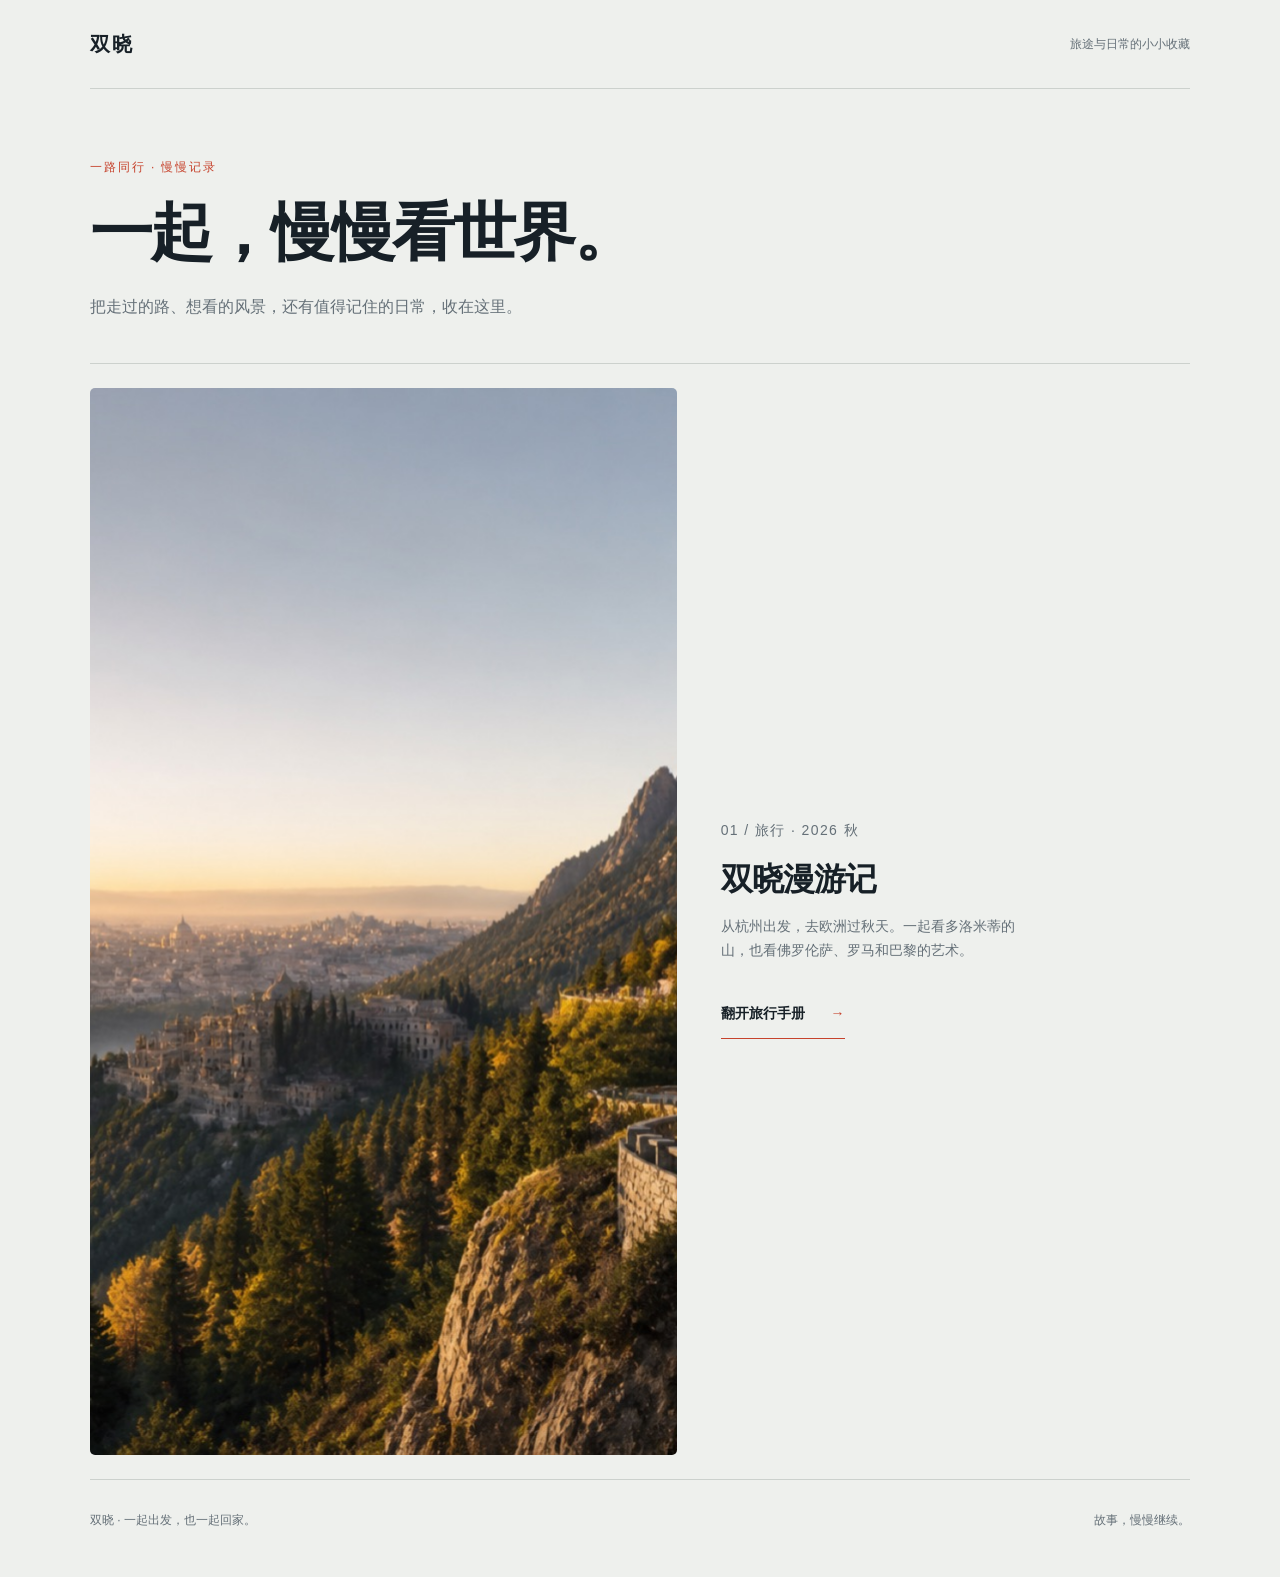
==== public/index.html @ ba60aff1 "feat: prepare isolated public travel site for Git import Intent: Keep shareable travel content in an" ====
<!doctype html>
<html lang="zh-CN">
<head>
  <meta charset="utf-8">
  <meta name="viewport" content="width=device-width, initial-scale=1">
  <meta name="description" content="双晓的小小收藏：一起旅行，也记录日常。">
  <title>双晓 · 一起，慢慢看世界</title>
  <style>
    :root{color-scheme:light;--bg:#eef0ed;--ink:#172027;--muted:#657078;--line:#ccd1cd;--accent:#c6422c}
    *{box-sizing:border-box}body{margin:0;background:var(--bg);color:var(--ink);font-family:-apple-system,BlinkMacSystemFont,"PingFang SC","Microsoft YaHei",sans-serif;line-height:1.7}a{color:inherit}a:focus-visible{outline:3px solid var(--accent);outline-offset:6px}.shell{width:min(1100px,calc(100% - 48px));margin:auto}.top{display:flex;justify-content:space-between;align-items:center;padding:27px 0;border-bottom:1px solid var(--line)}.brand{font-weight:750;text-decoration:none;font-size:20px;letter-spacing:.08em}.top span{font-size:12px;color:var(--muted)}.intro{padding:68px 0 43px}.eyebrow{color:var(--accent);font-size:12px;letter-spacing:.16em;margin:0 0 17px}h1{font-size:clamp(35px,5.4vw,63px);letter-spacing:-.04em;line-height:1.22;margin:0 0 22px;font-weight:720}.intro>p:last-child{color:var(--muted);margin:0;max-width:530px}.journey{display:grid;grid-template-columns:1.25fr 1fr;border-top:1px solid var(--line);border-bottom:1px solid var(--line);padding:24px 0;gap:44px;align-items:center}.photo{display:block;overflow:hidden;border-radius:5px}.photo img{display:block;width:100%;aspect-ratio:4/3;object-fit:cover}.chapter{font-size:12px;color:var(--muted);letter-spacing:.1em}.details h2{font-size:32px;letter-spacing:-.03em;line-height:1.25;margin:16px 0}.details p{color:var(--muted);font-size:14px;max-width:320px}.link{display:inline-block;padding:12px 0;margin-top:13px;font-size:14px;font-weight:650;text-decoration:none;border-bottom:1px solid var(--accent)}.link span{color:var(--accent);margin-left:22px}.link:hover{color:var(--accent)}footer{padding:30px 0 46px;display:flex;justify-content:space-between;gap:16px;font-size:12px;color:var(--muted)}@media(max-width:640px){.shell{width:calc(100% - 36px)}.top{padding:22px 0}.intro{padding:46px 0 32px}.journey{grid-template-columns:1fr;gap:18px}.photo img{aspect-ratio:3/2}.details h2{font-size:28px}.details p{max-width:none}.chapter{margin:0}footer{display:block}footer span{display:block;margin-top:6px}}
  </style>
</head>
<body>
  <div class="shell">
    <header class="top"><a class="brand" href="./" aria-label="双晓首页">双晓</a><span>旅途与日常的小小收藏</span></header>
    <main>
      <section class="intro" aria-labelledby="welcome"><p class="eyebrow">一路同行 · 慢慢记录</p><h1 id="welcome">一起，慢慢看世界。</h1><p>把走过的路、想看的风景，还有值得记住的日常，收在这里。</p></section>
      <article class="journey" aria-labelledby="travel-title">
        <a class="photo" href="travel/" aria-label="打开双晓漫游记"><img src="travel/travel-assets/europe-journey-hero.jpg" width="1600" height="1067" alt="清晨，多洛米蒂群山间的一条蜿蜒公路"></a>
        <div class="details"><p class="chapter">01 / 旅行 · 2026 秋</p><h2 id="travel-title">双晓漫游记</h2><p>从杭州出发，去欧洲过秋天。一起看多洛米蒂的山，也看佛罗伦萨、罗马和巴黎的艺术。</p><a class="link" href="travel/">翻开旅行手册 <span aria-hidden="true">→</span></a></div>
      </article>
    </main>
    <footer><span>双晓 · 一起出发，也一起回家。</span><span>故事，慢慢继续。</span></footer>
  </div>
</body>
</html>
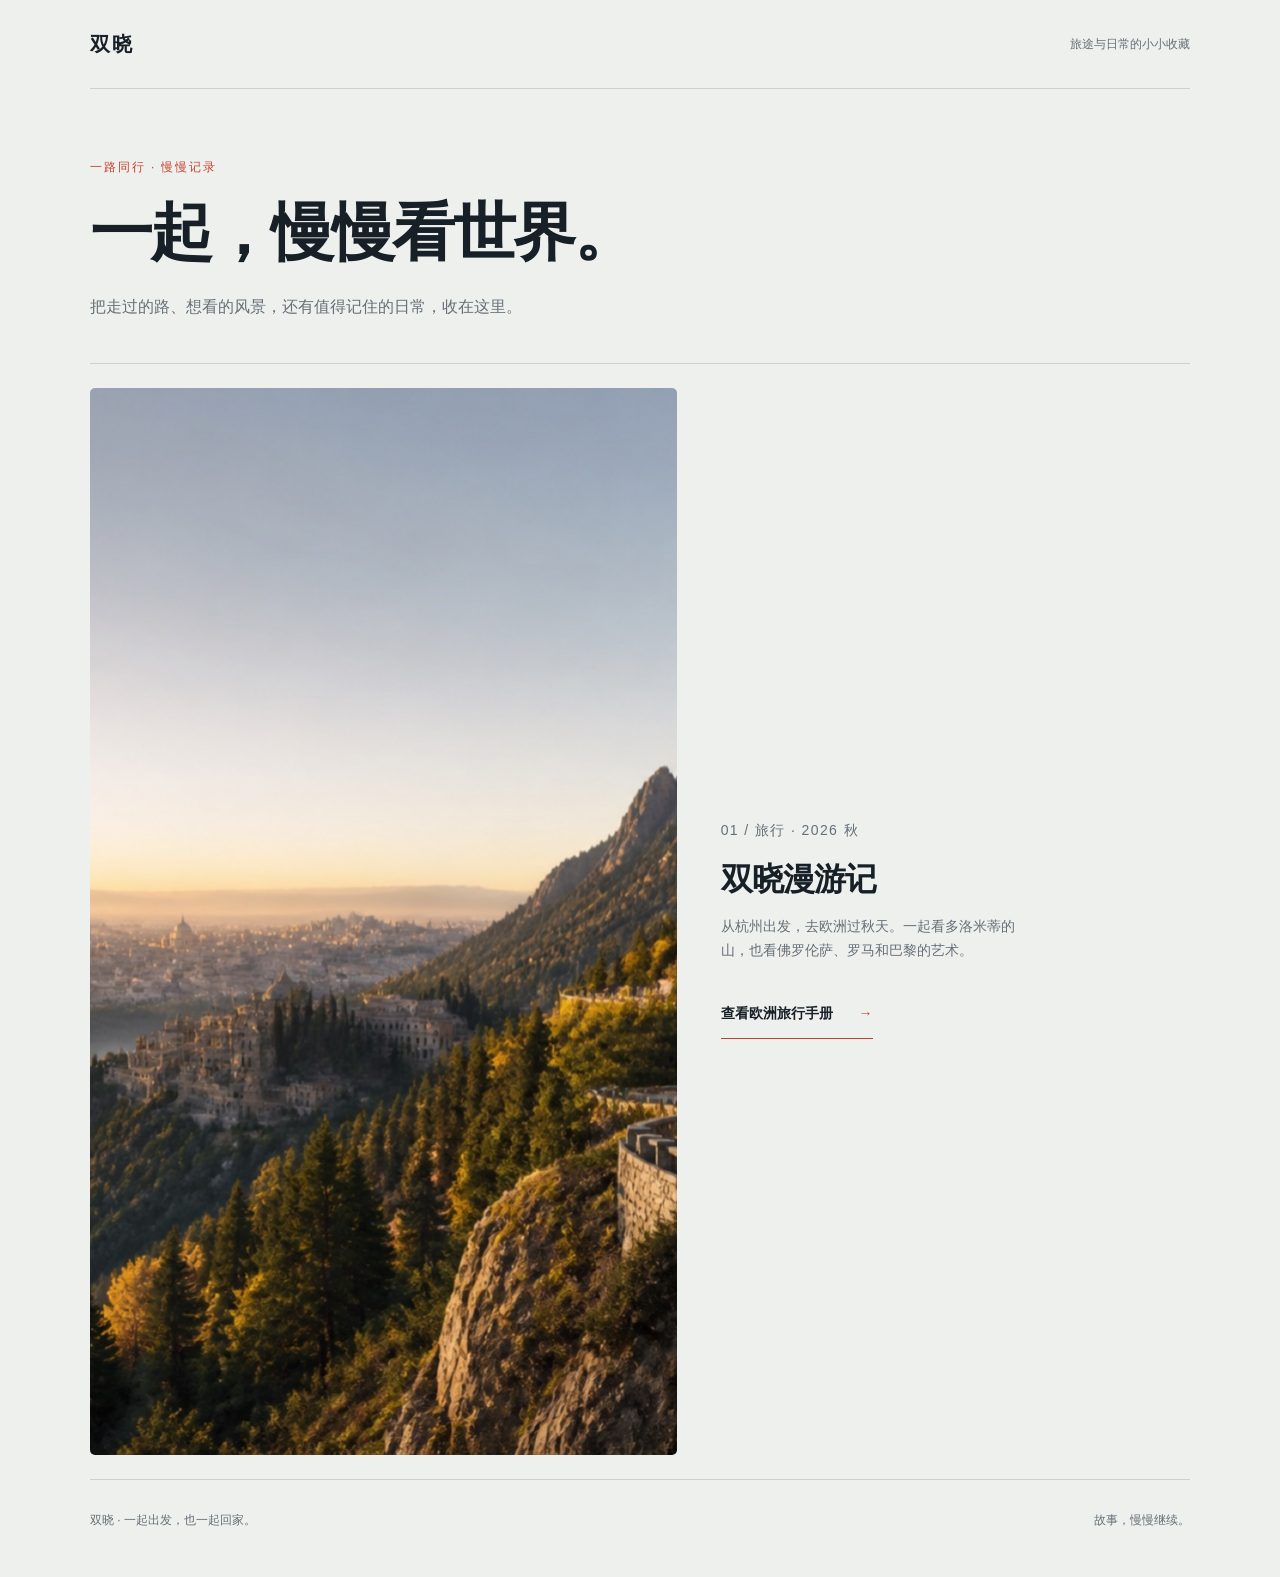
==== commit 646d7439: "docs(site): clarify travel page entry Use a more specific label for the travel page link on the publ" ====
--- a/public/index.html
+++ b/public/index.html
@@ -17,7 +17,7 @@
       <section class="intro" aria-labelledby="welcome"><p class="eyebrow">一路同行 · 慢慢记录</p><h1 id="welcome">一起，慢慢看世界。</h1><p>把走过的路、想看的风景，还有值得记住的日常，收在这里。</p></section>
       <article class="journey" aria-labelledby="travel-title">
         <a class="photo" href="travel/" aria-label="打开双晓漫游记"><img src="travel/travel-assets/europe-journey-hero.jpg" width="1600" height="1067" alt="清晨，多洛米蒂群山间的一条蜿蜒公路"></a>
-        <div class="details"><p class="chapter">01 / 旅行 · 2026 秋</p><h2 id="travel-title">双晓漫游记</h2><p>从杭州出发，去欧洲过秋天。一起看多洛米蒂的山，也看佛罗伦萨、罗马和巴黎的艺术。</p><a class="link" href="travel/">翻开旅行手册 <span aria-hidden="true">→</span></a></div>
+        <div class="details"><p class="chapter">01 / 旅行 · 2026 秋</p><h2 id="travel-title">双晓漫游记</h2><p>从杭州出发，去欧洲过秋天。一起看多洛米蒂的山，也看佛罗伦萨、罗马和巴黎的艺术。</p><a class="link" href="travel/">查看欧洲旅行手册 <span aria-hidden="true">→</span></a></div>
       </article>
     </main>
     <footer><span>双晓 · 一起出发，也一起回家。</span><span>故事，慢慢继续。</span></footer>
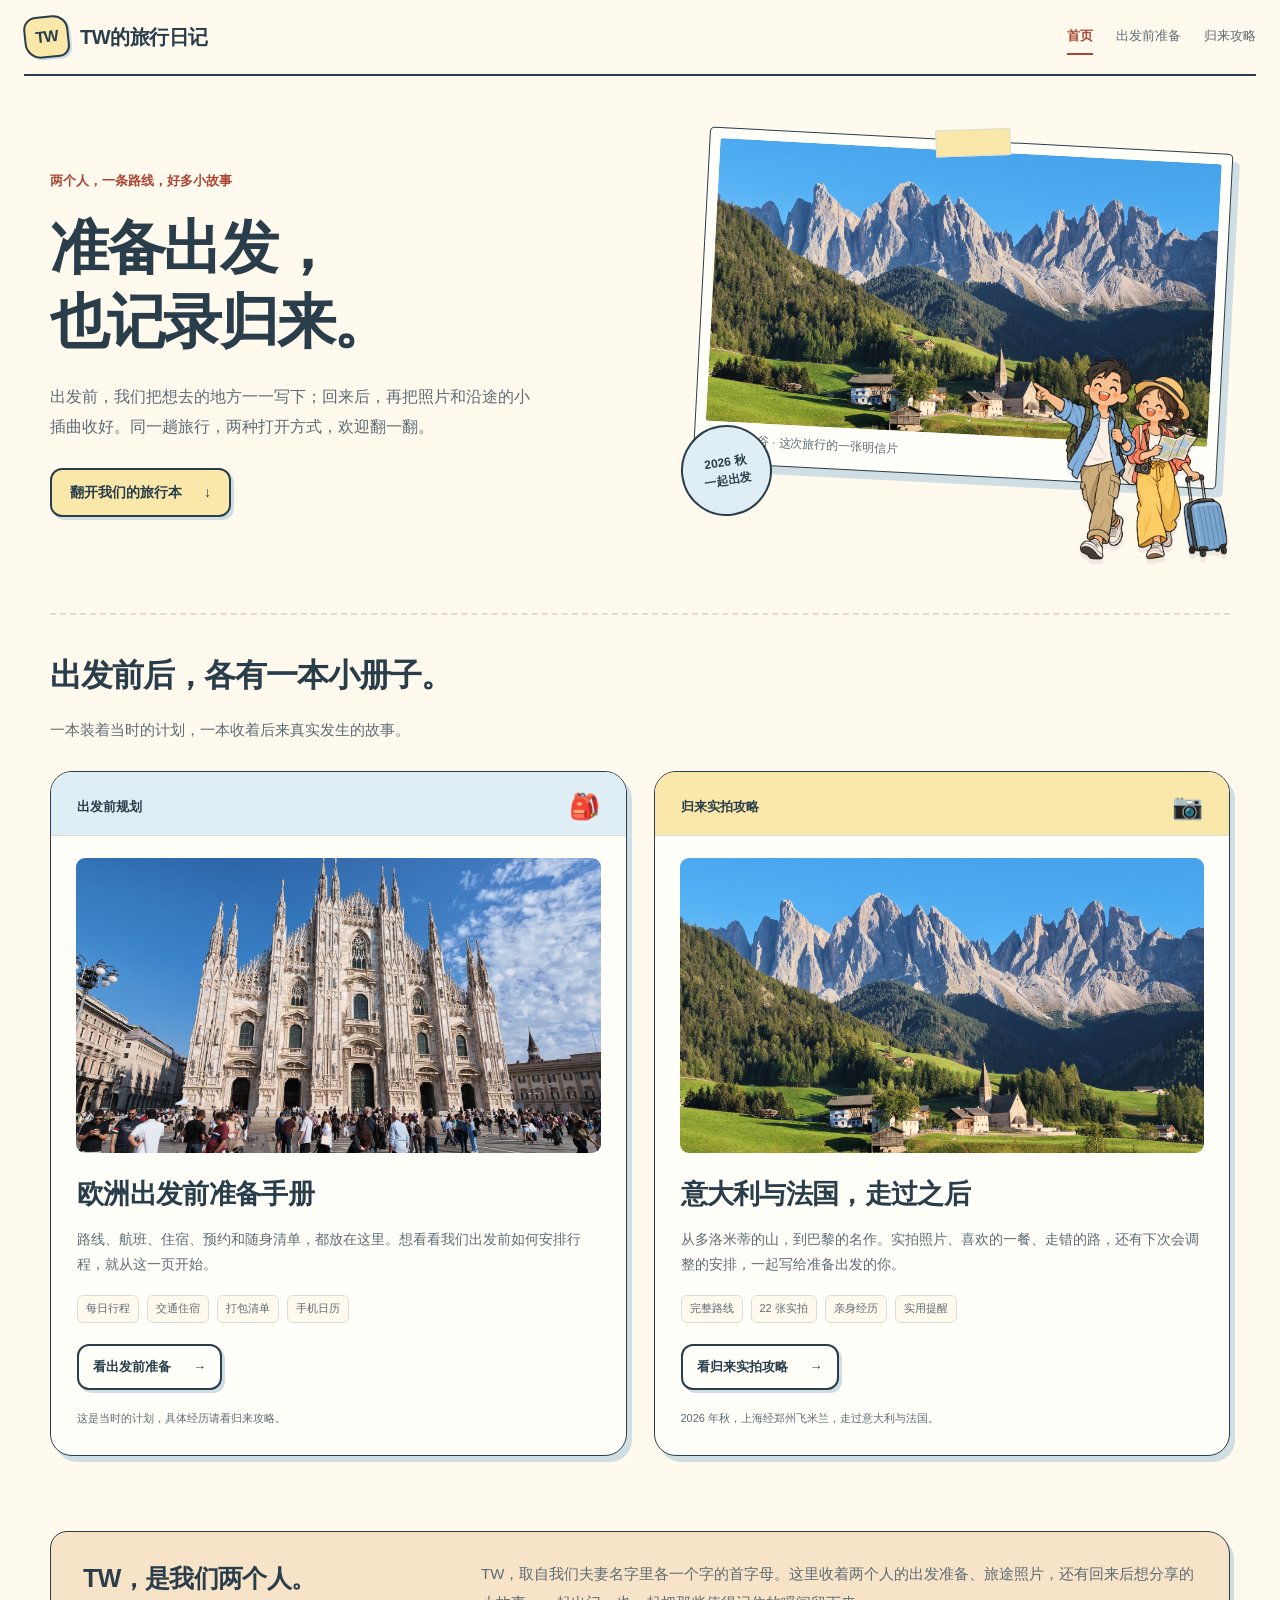
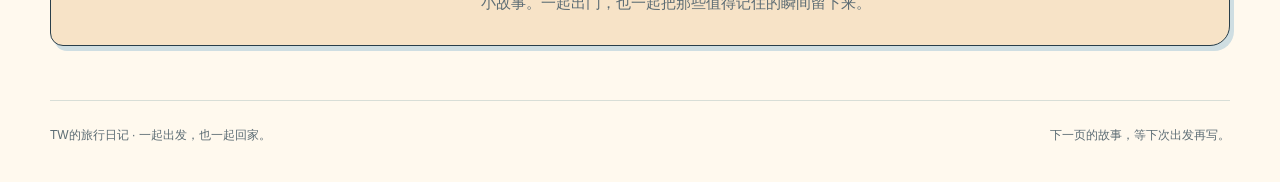
==== commit 34e85c42: "feat(site): bring pre-trip plans and return stories into TW travel diary Add the complete Italy and " ====
--- a/public/index.html
+++ b/public/index.html
@@ -1,26 +1,33 @@
 <!doctype html>
 <html lang="zh-CN">
 <head>
-  <meta charset="utf-8">
-  <meta name="viewport" content="width=device-width, initial-scale=1">
-  <meta name="description" content="双晓的小小收藏：一起旅行，也记录日常。">
-  <title>双晓 · 一起，慢慢看世界</title>
-  <style>
-    :root{color-scheme:light;--bg:#eef0ed;--ink:#172027;--muted:#657078;--line:#ccd1cd;--accent:#c6422c}
-    *{box-sizing:border-box}body{margin:0;background:var(--bg);color:var(--ink);font-family:-apple-system,BlinkMacSystemFont,"PingFang SC","Microsoft YaHei",sans-serif;line-height:1.7}a{color:inherit}a:focus-visible{outline:3px solid var(--accent);outline-offset:6px}.shell{width:min(1100px,calc(100% - 48px));margin:auto}.top{display:flex;justify-content:space-between;align-items:center;padding:27px 0;border-bottom:1px solid var(--line)}.brand{font-weight:750;text-decoration:none;font-size:20px;letter-spacing:.08em}.top span{font-size:12px;color:var(--muted)}.intro{padding:68px 0 43px}.eyebrow{color:var(--accent);font-size:12px;letter-spacing:.16em;margin:0 0 17px}h1{font-size:clamp(35px,5.4vw,63px);letter-spacing:-.04em;line-height:1.22;margin:0 0 22px;font-weight:720}.intro>p:last-child{color:var(--muted);margin:0;max-width:530px}.journey{display:grid;grid-template-columns:1.25fr 1fr;border-top:1px solid var(--line);border-bottom:1px solid var(--line);padding:24px 0;gap:44px;align-items:center}.photo{display:block;overflow:hidden;border-radius:5px}.photo img{display:block;width:100%;aspect-ratio:4/3;object-fit:cover}.chapter{font-size:12px;color:var(--muted);letter-spacing:.1em}.details h2{font-size:32px;letter-spacing:-.03em;line-height:1.25;margin:16px 0}.details p{color:var(--muted);font-size:14px;max-width:320px}.link{display:inline-block;padding:12px 0;margin-top:13px;font-size:14px;font-weight:650;text-decoration:none;border-bottom:1px solid var(--accent)}.link span{color:var(--accent);margin-left:22px}.link:hover{color:var(--accent)}footer{padding:30px 0 46px;display:flex;justify-content:space-between;gap:16px;font-size:12px;color:var(--muted)}@media(max-width:640px){.shell{width:calc(100% - 36px)}.top{padding:22px 0}.intro{padding:46px 0 32px}.journey{grid-template-columns:1fr;gap:18px}.photo img{aspect-ratio:3/2}.details h2{font-size:28px}.details p{max-width:none}.chapter{margin:0}footer{display:block}footer span{display:block;margin-top:6px}}
-  </style>
+<meta charset="utf-8">
+<meta name="viewport" content="width=device-width,initial-scale=1">
+<meta name="description" content="TW的旅行日记：两个人的出发准备、旅途照片与归来故事。从欧洲出发前准备手册，到意大利与法国实拍攻略。">
+<meta name="theme-color" content="#fff9ee">
+<meta property="og:title" content="TW的旅行日记｜准备出发，也记录归来">
+<meta property="og:description" content="同一趟旅行，两种打开方式。翻翻我们的出发前手册，也看看回来后留下的照片与故事。">
+<meta property="og:type" content="website">
+<title>TW的旅行日记｜准备出发，也记录归来</title>
+<link rel="stylesheet" href="site-assets/brand.css">
+<style>
+*{box-sizing:border-box}html{scroll-behavior:smooth}body{margin:0;font-family:-apple-system,BlinkMacSystemFont,"PingFang SC","Microsoft YaHei",sans-serif;line-height:1.8}a{color:inherit}a:focus-visible{outline:3px solid var(--tw-accent);outline-offset:5px}img{display:block;width:100%;height:auto}.home-shell{width:min(1180px,calc(100% - 48px));margin:auto}.home-hero{display:grid;grid-template-columns:1.05fr .95fr;align-items:center;gap:66px;padding:64px 0 67px}.home-hero h1{font-size:clamp(38px,4.6vw,61px);line-height:1.27;letter-spacing:-.04em;margin:0 0 22px;font-weight:780}.home-hero h1 span{display:block}.home-hero .intro{font-size:16px;line-height:1.9;color:var(--tw-muted);max-width:490px;margin:0}.home-hero .small-label{font-size:13px;font-weight:650;color:var(--tw-accent);margin:0 0 18px}.home-link{display:inline-flex;align-items:center;justify-content:center;gap:22px;color:var(--tw-ink);background:var(--tw-yellow);border:2px solid var(--tw-ink);border-radius:12px;padding:10px 18px;text-decoration:none;font-size:14px;font-weight:650;box-shadow:3px 3px 0 var(--tw-shadow);margin-top:25px;white-space:nowrap;transition:transform .15s,box-shadow .15s}.home-link:hover{transform:translate(-1px,-1px);box-shadow:5px 5px 0 var(--tw-shadow)}.home-link:active{transform:translate(2px,2px);box-shadow:none}.hero-scrap{position:relative;align-self:center;padding:0 5px 70px 0}.postcard{margin:0;padding:10px 10px 12px;background:var(--tw-card);border:1.5px solid var(--tw-ink);box-shadow:7px 8px 0 var(--tw-shadow);border-radius:5px;transform:rotate(3deg);position:relative}.postcard:before{content:"";position:absolute;top:-12px;left:calc(50% - 36px);width:73px;height:25px;background:var(--tw-yellow);border:1px solid var(--tw-line);transform:rotate(-5deg)}.postcard img{border-radius:3px}.postcard figcaption{font-size:12px;color:var(--tw-muted);padding-top:8px;padding-left:4px}.mascot{position:absolute;right:-14px;bottom:-25px;width:228px;height:auto;filter:drop-shadow(0 5px 0 rgba(40,60,72,.08))}.postmark{position:absolute;left:-20px;bottom:30px;transform:rotate(-9deg);background:var(--tw-blue);border:2px solid var(--tw-ink);border-radius:50%;height:91px;width:91px;display:flex;align-items:center;justify-content:center;text-align:center;font-size:12px;font-weight:680;line-height:1.5;color:var(--tw-ink)}.notebooks{padding:32px 0 53px;border-top:2px dashed var(--tw-line)}.section-heading{margin-bottom:28px}.section-heading h2{font-size:32px;letter-spacing:-.035em;margin:0 0 11px}.section-heading p{margin:0;color:var(--tw-muted);font-size:15px}.notebook-grid{display:grid;grid-template-columns:1fr 1fr;gap:27px}.notebook{border:1.5px solid var(--tw-ink);border-radius:22px;background:var(--tw-card);box-shadow:5px 6px 0 var(--tw-shadow);overflow:hidden;display:flex;flex-direction:column}.book-top{padding:22px 26px 16px;display:flex;align-items:center;justify-content:space-between;gap:15px;background:var(--tw-blue);border-bottom:1px solid var(--tw-line)}.notebook.after .book-top{background:var(--tw-yellow)}.book-top span{font-size:13px;font-weight:700}.book-top .book-icon{font-size:25px;line-height:1}.book-visual{padding:22px 25px 0}.book-visual img{aspect-ratio:16/9;object-fit:cover;border-radius:9px}.book-body{padding:23px 26px 28px;display:flex;flex-direction:column;align-items:start;flex:1}.book-body h3{font-size:27px;line-height:1.4;letter-spacing:-.025em;margin:0 0 13px}.book-body p{font-size:14px;color:var(--tw-muted);margin:0 0 17px;line-height:1.85}.book-details{display:flex;gap:8px;flex-wrap:wrap;margin-bottom:21px}.book-details span{font-size:11px;border:1px solid var(--tw-line);padding:3px 8px;border-radius:6px;color:var(--tw-muted);background:var(--tw-paper)}.book-body .home-link{margin-top:auto;background:var(--tw-card);font-size:13px;padding:9px 14px}.book-note{font-size:11px!important;margin:19px 0 0!important;line-height:1.7!important}.about-note{display:grid;grid-template-columns:1fr 2fr;gap:40px;margin:22px 0 54px;padding:28px 32px;background:var(--tw-soft);border:1.5px solid var(--tw-ink);border-radius:17px 23px 20px 13px;box-shadow:4px 5px 0 var(--tw-shadow)}.about-note h2{font-size:25px;line-height:1.5;margin:0;letter-spacing:-.025em}.about-note p{margin:0;font-size:15px;color:var(--tw-muted);line-height:1.9}.home-footer{border-top:1px solid var(--tw-line);display:flex;justify-content:space-between;gap:20px;padding:24px 0 35px;font-size:12px;color:var(--tw-muted)}
+@media(max-width:900px){.home-hero{gap:36px}.mascot{width:190px;right:-7px}.postmark{height:75px;width:75px;font-size:11px;left:-12px}.book-body h3{font-size:23px}.book-top,.book-body{padding-inline:21px}.book-visual{padding-inline:20px}.about-note{gap:20px}}
+@media(max-width:700px){.home-shell{width:calc(100% - 36px)}.home-hero{grid-template-columns:1fr;gap:38px;padding:37px 0 40px}.home-hero h1{font-size:41px;line-height:1.3;margin-bottom:20px}.home-hero .intro{font-size:15px;max-width:none}.home-hero .small-label{font-size:12px;margin-bottom:14px}.home-hero .home-link{margin-top:21px}.hero-scrap{padding:0 13px 55px 15px;width:min(460px,100%);margin:auto}.postcard{transform:rotate(2deg);box-shadow:4px 5px 0 var(--tw-shadow);padding:8px 8px 10px}.postcard figcaption{font-size:11px}.mascot{width:175px;right:0;bottom:-19px}.postmark{left:0;bottom:15px}.notebooks{padding:27px 0 35px}.section-heading h2{font-size:27px}.section-heading p{font-size:14px}.notebook-grid{grid-template-columns:1fr;gap:25px}.book-top{padding:18px 20px 15px}.book-visual{padding-top:18px}.book-body{padding:20px 21px 23px}.book-body h3{font-size:25px}.about-note{grid-template-columns:1fr;gap:14px;margin:16px 0 35px;padding:24px}.about-note h2{font-size:23px}.about-note p{font-size:14px}.home-footer{display:block;font-size:11px}.home-footer span{display:block;margin-top:6px}}
+@media(max-width:380px){.home-hero h1{font-size:37px}.book-body h3{font-size:23px}}
+@media print{.mascot,.postmark,.tw-site-nav{display:none}.home-hero{padding:20px 0}.notebook-grid{grid-template-columns:1fr 1fr}.postcard,.notebook,.about-note{box-shadow:none;transform:none}.home-link{box-shadow:none}.notebook,.about-note{break-inside:avoid}}
+</style>
 </head>
 <body>
-  <div class="shell">
-    <header class="top"><a class="brand" href="./" aria-label="双晓首页">双晓</a><span>旅途与日常的小小收藏</span></header>
-    <main>
-      <section class="intro" aria-labelledby="welcome"><p class="eyebrow">一路同行 · 慢慢记录</p><h1 id="welcome">一起，慢慢看世界。</h1><p>把走过的路、想看的风景，还有值得记住的日常，收在这里。</p></section>
-      <article class="journey" aria-labelledby="travel-title">
-        <a class="photo" href="travel/" aria-label="打开双晓漫游记"><img src="travel/travel-assets/europe-journey-hero.jpg" width="1600" height="1067" alt="清晨，多洛米蒂群山间的一条蜿蜒公路"></a>
-        <div class="details"><p class="chapter">01 / 旅行 · 2026 秋</p><h2 id="travel-title">双晓漫游记</h2><p>从杭州出发，去欧洲过秋天。一起看多洛米蒂的山，也看佛罗伦萨、罗马和巴黎的艺术。</p><a class="link" href="travel/">查看欧洲旅行手册 <span aria-hidden="true">→</span></a></div>
-      </article>
-    </main>
-    <footer><span>双晓 · 一起出发，也一起回家。</span><span>故事，慢慢继续。</span></footer>
-  </div>
+<header class="tw-site-header"><a class="tw-site-brand" href="./"><span class="tw-mark" aria-hidden="true">TW</span>TW的旅行日记</a><nav class="tw-site-nav" aria-label="网站导航"><a href="./" aria-current="page">首页</a><a href="travel/">出发前准备</a><a href="travel-notes/">归来攻略</a></nav></header>
+<main class="home-shell">
+<section class="home-hero" aria-labelledby="welcome"><div><p class="small-label">两个人，一条路线，好多小故事</p><h1 id="welcome"><span>准备出发，</span><span>也记录归来。</span></h1><p class="intro">出发前，我们把想去的地方一一写下；回来后，再把照片和沿途的小插曲收好。同一趟旅行，两种打开方式，欢迎翻一翻。</p><a class="home-link" href="#notebooks">翻开我们的旅行本 <span aria-hidden="true">↓</span></a></div><div class="hero-scrap"><figure class="postcard"><img src="travel-notes/travel-guide-assets/dolomites-02.jpg" width="1800" height="1012" fetchpriority="high" alt="我们在富内斯山谷拍下的教堂、草坡与多洛米蒂群峰"><figcaption>富内斯山谷 · 这次旅行的一张明信片</figcaption></figure><div class="postmark" aria-hidden="true">2026 秋<br>一起出发</div><img class="mascot" src="site-assets/tw-travelers.png" width="1254" height="1254" alt=""></div></section>
+<section class="notebooks" id="notebooks" aria-labelledby="notebooks-title"><header class="section-heading"><h2 id="notebooks-title">出发前后，各有一本小册子。</h2><p>一本装着当时的计划，一本收着后来真实发生的故事。</p></header><div class="notebook-grid">
+<article class="notebook before"><div class="book-top"><span>出发前规划</span><span class="book-icon" aria-hidden="true">🎒</span></div><div class="book-visual"><img src="travel-notes/travel-guide-assets/milan-01.jpg" width="1800" height="1012" alt="米兰大教堂的完整正立面" loading="lazy"></div><div class="book-body"><h3>欧洲出发前准备手册</h3><p>路线、航班、住宿、预约和随身清单，都放在这里。想看看我们出发前如何安排行程，就从这一页开始。</p><div class="book-details" aria-label="手册内容"><span>每日行程</span><span>交通住宿</span><span>打包清单</span><span>手机日历</span></div><a class="home-link" href="travel/">看出发前准备 <span aria-hidden="true">→</span></a><p class="book-note">这是当时的计划，具体经历请看归来攻略。</p></div></article>
+<article class="notebook after"><div class="book-top"><span>归来实拍攻略</span><span class="book-icon" aria-hidden="true">📷</span></div><div class="book-visual"><img src="travel-notes/travel-guide-assets/dolomites-02.jpg" width="1800" height="1012" alt="富内斯山谷教堂与阳光下的山峰" loading="lazy"></div><div class="book-body"><h3>意大利与法国，走过之后</h3><p>从多洛米蒂的山，到巴黎的名作。实拍照片、喜欢的一餐、走错的路，还有下次会调整的安排，一起写给准备出发的你。</p><div class="book-details" aria-label="攻略内容"><span>完整路线</span><span>22 张实拍</span><span>亲身经历</span><span>实用提醒</span></div><a class="home-link" href="travel-notes/">看归来实拍攻略 <span aria-hidden="true">→</span></a><p class="book-note">2026 年秋，上海经郑州飞米兰，走过意大利与法国。</p></div></article>
+</div></section>
+<section class="about-note" aria-labelledby="about-title"><h2 id="about-title">TW，是我们两个人。</h2><p>TW，取自我们夫妻名字里各一个字的首字母。这里收着两个人的出发准备、旅途照片，还有回来后想分享的小故事。一起出门，也一起把那些值得记住的瞬间留下来。</p></section>
+</main>
+<footer class="home-footer home-shell"><span>TW的旅行日记 · 一起出发，也一起回家。</span><span>下一页的故事，等下次出发再写。</span></footer>
 </body>
 </html>
--- a/public/site-assets/brand.css
+++ b/public/site-assets/brand.css
@@ -0,0 +1,15 @@
+/* TW's shared scrapbook palette. Existing preparation-page controls remain functional. */
+:root,[data-theme="light"]{color-scheme:light;--tw-paper:#fff9ee;--tw-card:#fffef9;--tw-ink:#293e4a;--tw-muted:#5c6c74;--tw-line:#d8ded7;--tw-accent:#ac4633;--tw-soft:#f7e3c7;--tw-blue:#dfeef4;--tw-yellow:#f9e8a9;--tw-shadow:#cfdee2;--bg:var(--tw-paper);--paper:var(--tw-paper);--white:var(--tw-card);--surface:var(--tw-card);--surface-2:var(--tw-blue);--ink:var(--tw-ink);--muted:var(--tw-muted);--line:var(--tw-line);--accent:var(--tw-accent);--coral:var(--tw-accent);--accent-soft:var(--tw-soft);--soft:var(--tw-soft);--nav:var(--tw-paper)}
+@media(prefers-color-scheme:dark){:root:not([data-theme="light"]){color-scheme:dark;--tw-paper:#17252d;--tw-card:#20343e;--tw-ink:#edf5f5;--tw-muted:#b9c9ce;--tw-line:#4a6570;--tw-accent:#ffb4a0;--tw-soft:#443c34;--tw-blue:#294651;--tw-yellow:#464331;--tw-shadow:#0d191f}}
+[data-theme="dark"]{color-scheme:dark;--tw-paper:#17252d;--tw-card:#20343e;--tw-ink:#edf5f5;--tw-muted:#b9c9ce;--tw-line:#4a6570;--tw-accent:#ffb4a0;--tw-soft:#443c34;--tw-blue:#294651;--tw-yellow:#464331;--tw-shadow:#0d191f;--bg:var(--tw-paper);--paper:var(--tw-paper);--white:var(--tw-card);--surface:var(--tw-card);--surface-2:var(--tw-blue);--ink:var(--tw-ink);--muted:var(--tw-muted);--line:var(--tw-line);--accent:var(--tw-accent);--coral:var(--tw-accent);--accent-soft:var(--tw-soft);--soft:var(--tw-soft);--nav:var(--tw-paper)}
+body{background:var(--tw-paper);color:var(--tw-ink)}.tw-site-header{width:min(1280px,calc(100% - 48px));margin:0 auto;min-height:82px;display:flex;align-items:center;justify-content:space-between;gap:24px;padding:17px 0;border-bottom:2px solid var(--tw-ink);font-family:-apple-system,BlinkMacSystemFont,"PingFang SC","Microsoft YaHei",sans-serif;line-height:1.5}.tw-site-brand{display:inline-flex;align-items:center;gap:11px;text-decoration:none;white-space:nowrap;color:var(--tw-ink);font-weight:760;font-size:20px;letter-spacing:-.025em}.tw-mark{display:grid;place-items:center;background:var(--tw-yellow);color:var(--tw-ink);border:2px solid var(--tw-ink);border-radius:13px 15px 11px 16px;width:45px;height:42px;font-size:16px;transform:rotate(-6deg);box-shadow:2px 2px 0 var(--tw-shadow);letter-spacing:-.08em}.tw-site-nav{display:flex;align-items:center;gap:23px;font-size:13px;white-space:nowrap}.tw-site-nav a{color:var(--tw-muted);text-decoration:none;padding:7px 0;border-bottom:2px solid transparent}.tw-site-nav a[aria-current="page"]{color:var(--tw-accent);border-color:var(--tw-accent);font-weight:680}.tw-site-nav a:hover{color:var(--tw-accent)}.tw-page-intro{width:min(900px,calc(100% - 48px));margin:32px auto 37px;background:var(--tw-blue);border:1.5px solid var(--tw-ink);border-radius:19px;padding:20px 24px;box-shadow:4px 4px 0 var(--tw-shadow);font-size:14px;line-height:1.9}.tw-page-intro p{margin:0 0 9px}.tw-page-intro a{font-weight:650;color:var(--tw-accent);text-underline-offset:4px}.tw-page-intro strong{font-size:13px;display:block;margin-bottom:7px}.tw-prep .hero{min-height:540px;margin:24px auto 0;width:min(1280px,calc(100% - 48px));border:8px solid var(--tw-card);border-radius:23px;box-shadow:5px 6px 0 var(--tw-shadow)}.tw-prep .hero h1{font-size:clamp(34px,4.7vw,62px);line-height:1.2;max-width:840px}.tw-prep .hero h1 span{font-size:.35em;line-height:1.5}.tw-prep .hero-inner{padding-top:80px}.tw-prep .love-stamp{background:var(--tw-yellow);border:2px solid #293e4a;color:#293e4a;box-shadow:none;line-height:1.3;font-size:19px;font-weight:700;letter-spacing:-.06em}.tw-prep .kicker{color:#fff}.tw-prep .topbar{background:var(--tw-paper)}.tw-prep .wordmark{font-size:14px}.tw-prep .twins-mark span{font-size:11px;background:var(--tw-accent)}.tw-prep .trip-status{background:var(--tw-card)}.tw-prep .status-strip{margin-top:20px}.tw-prep .section h2{font-size:clamp(30px,4vw,45px)}.tw-prep .footer h2{font-size:clamp(30px,4vw,48px)}.tw-prep .theme-toggle{background:var(--tw-card);color:var(--tw-ink);border:1px solid var(--tw-line)}.tw-prep .toast{background:var(--tw-ink);color:var(--tw-paper)}.tw-notes .hero h1{font-family:"PingFang SC","Microsoft YaHei",sans-serif;font-weight:760;letter-spacing:-.045em}.tw-notes .hero-heading{margin:45px auto 35px}.tw-notes .hero-figure{width:min(1280px,calc(100% - 48px));padding:12px 12px 0;background:var(--tw-card);border:1.5px solid var(--tw-ink);border-radius:10px;box-shadow:6px 7px 0 var(--tw-shadow);transform:rotate(-.45deg);position:relative}.tw-notes .hero-figure:before{content:"";position:absolute;top:-13px;left:calc(50% - 48px);height:25px;width:96px;background:var(--tw-yellow);border:1px solid var(--tw-line);transform:rotate(3deg)}.tw-notes .hero-figure img{border-radius:3px}.tw-notes .hero-figure figcaption{width:100%;padding:12px 3px 15px;line-height:1.7;font-size:11px}.tw-notes .mobile-nav{background:var(--tw-paper)}.tw-notes .canvas{padding-top:40px;gap:38px}.tw-notes .side nav{background:var(--tw-yellow);padding:17px 16px;border:1px solid var(--tw-line);border-radius:15px}.tw-notes .side nav a{font-size:13px;line-height:1.8}.tw-notes .side-title{font-size:13px;color:var(--tw-ink);font-weight:700}.tw-notes .article{background:var(--tw-card);border:1px solid var(--tw-line);border-radius:25px;padding:35px 33px}.tw-notes .chapter h2,.tw-notes .closing h2{font-family:"PingFang SC","Microsoft YaHei",sans-serif;font-weight:700;letter-spacing:-.025em}.tw-notes .chapter h2{font-size:35px}.tw-notes .photo a{padding:7px;background:var(--tw-card);border:1px solid var(--tw-line);border-radius:5px;box-shadow:3px 4px 0 var(--tw-shadow)}.tw-notes .photo figcaption{padding:13px 4px 0}.tw-notes .takeaway{background:var(--tw-blue);color:var(--tw-ink);border:1px solid var(--tw-line);border-left:3px solid var(--tw-accent);border-radius:3px 13px 13px 3px}.tw-notes .route-map{background:var(--tw-card);border-radius:9px}.tw-notes .route-map figcaption{color:var(--tw-muted)}.tw-notes .closing{border-top:2px dashed var(--tw-accent)}.tw-notes .viewer{background:var(--tw-card);color:var(--tw-ink);border:2px solid var(--tw-ink);border-radius:13px}.tw-notes .viewer-top{color:var(--tw-muted)}.tw-notes .viewer button{background:var(--tw-blue);color:var(--tw-ink);border:1px solid var(--tw-line);border-radius:7px}.tw-notes .viewer::backdrop{background:rgba(15,30,39,.83)}
+@media(max-width:900px){.tw-site-header{gap:14px}.tw-site-brand{font-size:17px}.tw-site-nav{gap:15px;font-size:12px}.tw-notes .article{padding:25px}.tw-prep .topbar-row{gap:10px}.tw-prep .primary-nav{gap:12px}.tw-prep .wordmark{font-size:12px}}
+@media(max-width:760px){.tw-site-header{width:calc(100% - 32px);padding:14px 0;min-height:72px;flex-wrap:wrap;gap:12px}.tw-site-brand{font-size:19px}.tw-mark{width:37px;height:35px;font-size:14px}.tw-site-nav{width:100%;gap:22px;font-size:12px;justify-content:flex-start}.tw-site-nav a{padding:2px 0 6px}.tw-page-intro{width:calc(100% - 36px);padding:17px 18px;margin:28px auto 29px;font-size:13px;border-radius:14px}.tw-prep .hero{width:calc(100% - 24px);margin-top:19px;min-height:500px;border-width:6px;border-radius:19px}.tw-prep .hero h1{font-size:38px;line-height:1.25}.tw-prep .hero h1 span{font-size:.42em;max-width:270px}.tw-prep .hero-inner{padding-top:70px;padding-bottom:65px}.tw-prep .love-stamp{font-size:14px;bottom:17px;right:13px}.tw-prep .wordmark{font-size:13px}.tw-prep .mobile-dock{background:var(--tw-card);border:1px solid var(--tw-ink);box-shadow:3px 3px 0 var(--tw-shadow);backdrop-filter:none}.tw-prep .mobile-dock a{color:var(--tw-ink);font-size:11px}.tw-prep .mobile-dock a:active{background:var(--tw-blue);color:var(--tw-ink)}.tw-notes .hero-heading{margin:33px auto 29px}.tw-notes .hero h1{font-size:40px;line-height:1.35}.tw-notes .hero-figure{width:calc(100% - 30px);padding:8px 8px 0;box-shadow:4px 5px 0 var(--tw-shadow)}.tw-notes .hero-figure figcaption{font-size:10px;display:block;padding:10px 1px 12px}.tw-notes .hero-figure figcaption span{display:block}.tw-notes .canvas{width:calc(100% - 24px);padding-top:10px}.tw-notes .article{padding:24px 16px;border-radius:18px}.tw-notes .chapter h2{font-size:29px}.tw-notes .photo a{padding:4px;box-shadow:2px 3px 0 var(--tw-shadow)}.tw-notes .photo figcaption{font-size:11px}.tw-notes .closing h2{font-size:28px}.tw-notes .mobile-nav{margin-top:0}.tw-notes .gallery{gap:10px}}
+@media(prefers-reduced-motion:reduce){*,*::before,*::after{scroll-behavior:auto!important;transition:none!important;animation:none!important}}
+@media print{.tw-site-header,.tw-page-intro{display:none!important}body{background:#fff;color:#111}.tw-notes .article{padding:0;border:0;border-radius:0}.tw-notes .hero-figure,.tw-notes .photo a,.tw-prep .hero{box-shadow:none;transform:none;border:0}.tw-notes .hero-figure:before{display:none}.tw-notes .hero-figure img{max-height:220px;width:auto}.tw-notes .canvas{width:100%}.tw-notes .takeaway{background:#f4f4f1;color:#222}.tw-notes .side{display:none}.tw-notes .hero-figure figcaption{color:#444}}
+/* Keep desktop navigation compact and primary controls legible in both palettes. */
+@media(min-width:761px){.tw-site-header{min-height:76px;padding-block:14px}}
+.tw-prep .button:not(.secondary),.tw-prep .small-button.primary,.tw-prep .calendar-button{color:var(--tw-paper);background:var(--tw-accent)}
+
+.tw-prep .hero h1 .prep-title-line{display:inline;font-size:1em;line-height:1.25;margin:0;color:inherit;font-weight:inherit;letter-spacing:inherit;white-space:nowrap}
+@media(max-width:760px){.tw-prep .hero h1 .prep-title-line{display:block;max-width:none}}
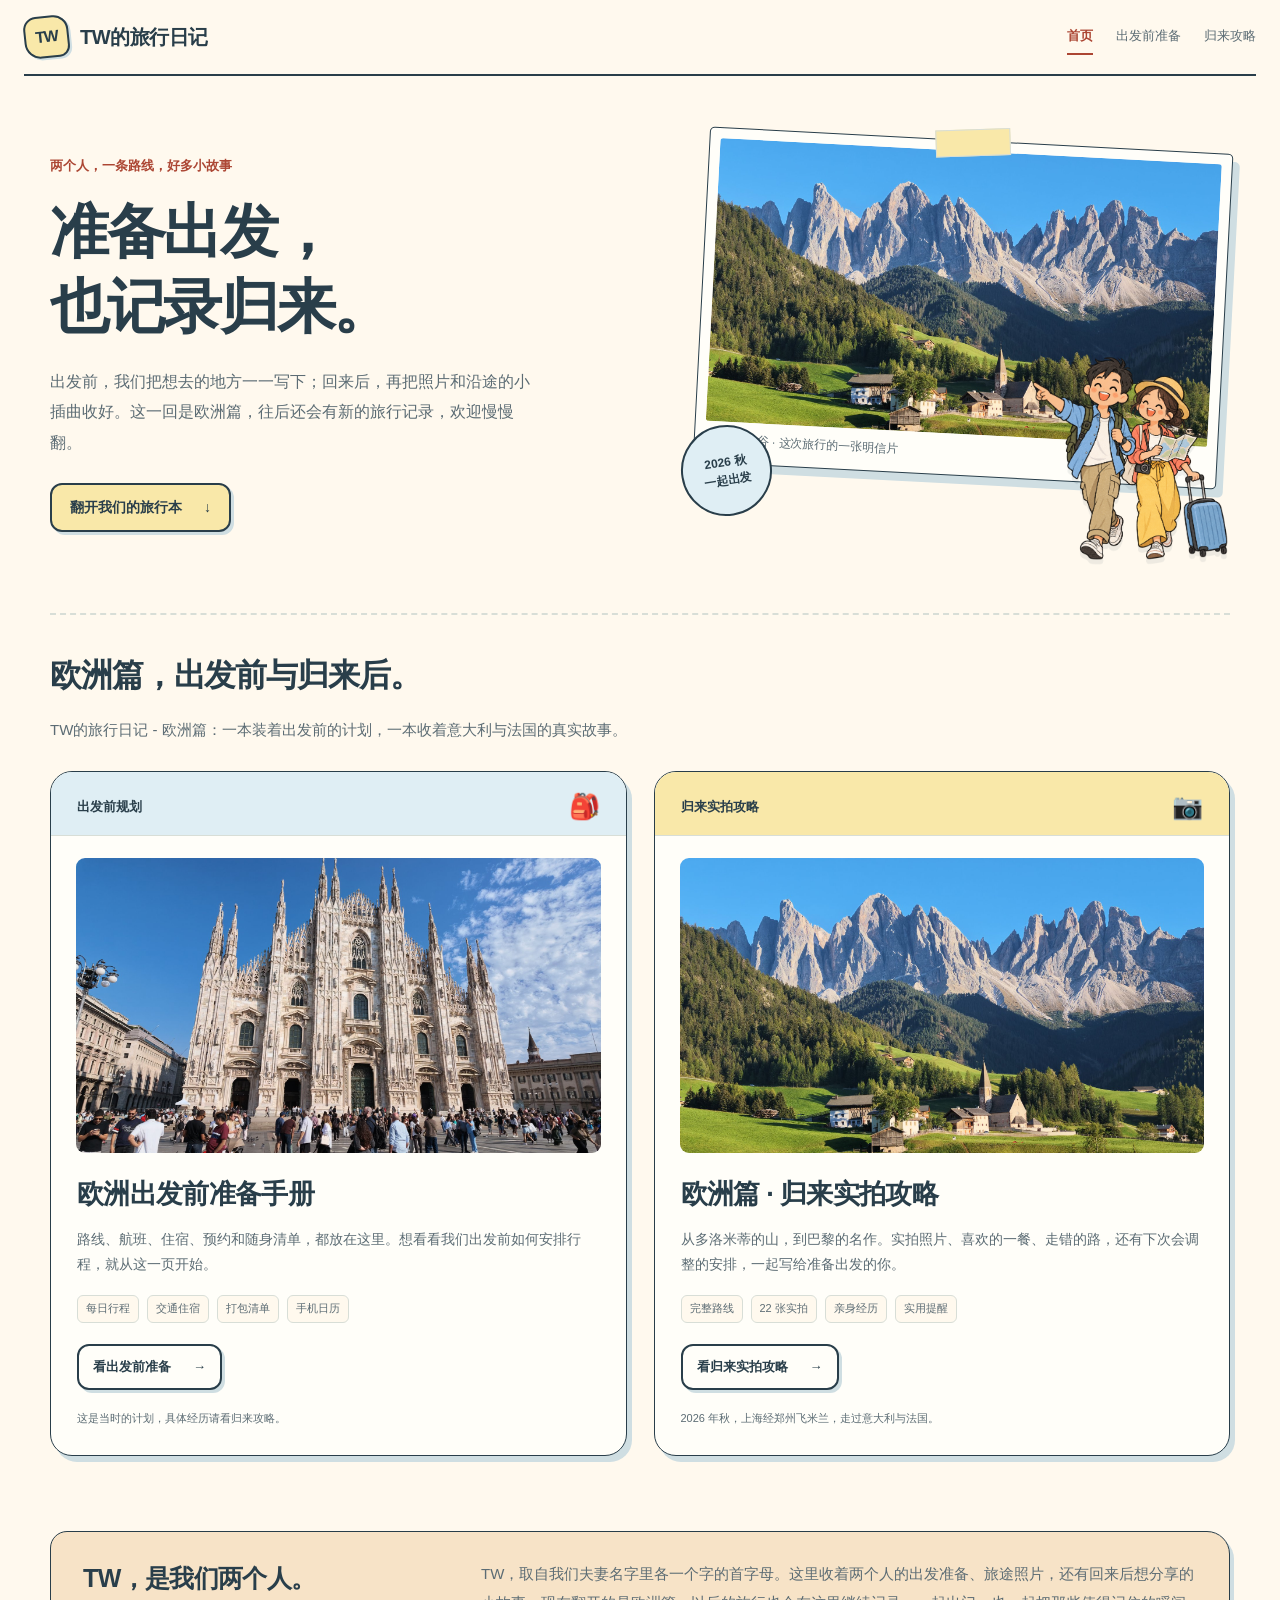
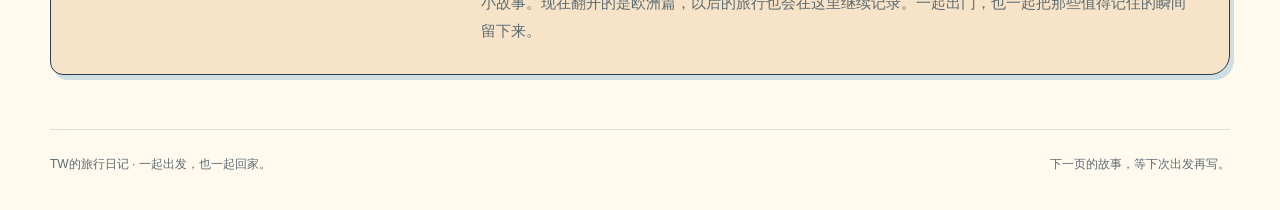
==== commit 1c5c6712: "feat(site): organize the Europe edition and add cheerful reading tags Group the existing travel hand" ====
--- a/public/index.html
+++ b/public/index.html
@@ -3,13 +3,13 @@
 <head>
 <meta charset="utf-8">
 <meta name="viewport" content="width=device-width,initial-scale=1">
-<meta name="description" content="TW的旅行日记：两个人的出发准备、旅途照片与归来故事。从欧洲出发前准备手册，到意大利与法国实拍攻略。">
+<meta name="description" content="TW的旅行日记：两个人的出发准备、旅途照片与归来故事。从欧洲篇开始，记录出发前准备与归来故事，往后继续收录新的旅行。">
 <meta name="theme-color" content="#fff9ee">
 <meta property="og:title" content="TW的旅行日记｜准备出发，也记录归来">
-<meta property="og:description" content="同一趟旅行，两种打开方式。翻翻我们的出发前手册，也看看回来后留下的照片与故事。">
+<meta property="og:description" content="欧洲篇，两种打开方式。翻翻出发前手册，也看看归来照片与故事；以后还有新的旅行日记。">
 <meta property="og:type" content="website">
 <title>TW的旅行日记｜准备出发，也记录归来</title>
-<link rel="stylesheet" href="site-assets/brand.css">
+<link rel="stylesheet" href="site-assets/brand.css?v=europe-reading-1">
 <style>
 *{box-sizing:border-box}html{scroll-behavior:smooth}body{margin:0;font-family:-apple-system,BlinkMacSystemFont,"PingFang SC","Microsoft YaHei",sans-serif;line-height:1.8}a{color:inherit}a:focus-visible{outline:3px solid var(--tw-accent);outline-offset:5px}img{display:block;width:100%;height:auto}.home-shell{width:min(1180px,calc(100% - 48px));margin:auto}.home-hero{display:grid;grid-template-columns:1.05fr .95fr;align-items:center;gap:66px;padding:64px 0 67px}.home-hero h1{font-size:clamp(38px,4.6vw,61px);line-height:1.27;letter-spacing:-.04em;margin:0 0 22px;font-weight:780}.home-hero h1 span{display:block}.home-hero .intro{font-size:16px;line-height:1.9;color:var(--tw-muted);max-width:490px;margin:0}.home-hero .small-label{font-size:13px;font-weight:650;color:var(--tw-accent);margin:0 0 18px}.home-link{display:inline-flex;align-items:center;justify-content:center;gap:22px;color:var(--tw-ink);background:var(--tw-yellow);border:2px solid var(--tw-ink);border-radius:12px;padding:10px 18px;text-decoration:none;font-size:14px;font-weight:650;box-shadow:3px 3px 0 var(--tw-shadow);margin-top:25px;white-space:nowrap;transition:transform .15s,box-shadow .15s}.home-link:hover{transform:translate(-1px,-1px);box-shadow:5px 5px 0 var(--tw-shadow)}.home-link:active{transform:translate(2px,2px);box-shadow:none}.hero-scrap{position:relative;align-self:center;padding:0 5px 70px 0}.postcard{margin:0;padding:10px 10px 12px;background:var(--tw-card);border:1.5px solid var(--tw-ink);box-shadow:7px 8px 0 var(--tw-shadow);border-radius:5px;transform:rotate(3deg);position:relative}.postcard:before{content:"";position:absolute;top:-12px;left:calc(50% - 36px);width:73px;height:25px;background:var(--tw-yellow);border:1px solid var(--tw-line);transform:rotate(-5deg)}.postcard img{border-radius:3px}.postcard figcaption{font-size:12px;color:var(--tw-muted);padding-top:8px;padding-left:4px}.mascot{position:absolute;right:-14px;bottom:-25px;width:228px;height:auto;filter:drop-shadow(0 5px 0 rgba(40,60,72,.08))}.postmark{position:absolute;left:-20px;bottom:30px;transform:rotate(-9deg);background:var(--tw-blue);border:2px solid var(--tw-ink);border-radius:50%;height:91px;width:91px;display:flex;align-items:center;justify-content:center;text-align:center;font-size:12px;font-weight:680;line-height:1.5;color:var(--tw-ink)}.notebooks{padding:32px 0 53px;border-top:2px dashed var(--tw-line)}.section-heading{margin-bottom:28px}.section-heading h2{font-size:32px;letter-spacing:-.035em;margin:0 0 11px}.section-heading p{margin:0;color:var(--tw-muted);font-size:15px}.notebook-grid{display:grid;grid-template-columns:1fr 1fr;gap:27px}.notebook{border:1.5px solid var(--tw-ink);border-radius:22px;background:var(--tw-card);box-shadow:5px 6px 0 var(--tw-shadow);overflow:hidden;display:flex;flex-direction:column}.book-top{padding:22px 26px 16px;display:flex;align-items:center;justify-content:space-between;gap:15px;background:var(--tw-blue);border-bottom:1px solid var(--tw-line)}.notebook.after .book-top{background:var(--tw-yellow)}.book-top span{font-size:13px;font-weight:700}.book-top .book-icon{font-size:25px;line-height:1}.book-visual{padding:22px 25px 0}.book-visual img{aspect-ratio:16/9;object-fit:cover;border-radius:9px}.book-body{padding:23px 26px 28px;display:flex;flex-direction:column;align-items:start;flex:1}.book-body h3{font-size:27px;line-height:1.4;letter-spacing:-.025em;margin:0 0 13px}.book-body p{font-size:14px;color:var(--tw-muted);margin:0 0 17px;line-height:1.85}.book-details{display:flex;gap:8px;flex-wrap:wrap;margin-bottom:21px}.book-details span{font-size:11px;border:1px solid var(--tw-line);padding:3px 8px;border-radius:6px;color:var(--tw-muted);background:var(--tw-paper)}.book-body .home-link{margin-top:auto;background:var(--tw-card);font-size:13px;padding:9px 14px}.book-note{font-size:11px!important;margin:19px 0 0!important;line-height:1.7!important}.about-note{display:grid;grid-template-columns:1fr 2fr;gap:40px;margin:22px 0 54px;padding:28px 32px;background:var(--tw-soft);border:1.5px solid var(--tw-ink);border-radius:17px 23px 20px 13px;box-shadow:4px 5px 0 var(--tw-shadow)}.about-note h2{font-size:25px;line-height:1.5;margin:0;letter-spacing:-.025em}.about-note p{margin:0;font-size:15px;color:var(--tw-muted);line-height:1.9}.home-footer{border-top:1px solid var(--tw-line);display:flex;justify-content:space-between;gap:20px;padding:24px 0 35px;font-size:12px;color:var(--tw-muted)}
 @media(max-width:900px){.home-hero{gap:36px}.mascot{width:190px;right:-7px}.postmark{height:75px;width:75px;font-size:11px;left:-12px}.book-body h3{font-size:23px}.book-top,.book-body{padding-inline:21px}.book-visual{padding-inline:20px}.about-note{gap:20px}}
@@ -21,12 +21,12 @@
 <body>
 <header class="tw-site-header"><a class="tw-site-brand" href="./"><span class="tw-mark" aria-hidden="true">TW</span>TW的旅行日记</a><nav class="tw-site-nav" aria-label="网站导航"><a href="./" aria-current="page">首页</a><a href="travel/">出发前准备</a><a href="travel-notes/">归来攻略</a></nav></header>
 <main class="home-shell">
-<section class="home-hero" aria-labelledby="welcome"><div><p class="small-label">两个人，一条路线，好多小故事</p><h1 id="welcome"><span>准备出发，</span><span>也记录归来。</span></h1><p class="intro">出发前，我们把想去的地方一一写下；回来后，再把照片和沿途的小插曲收好。同一趟旅行，两种打开方式，欢迎翻一翻。</p><a class="home-link" href="#notebooks">翻开我们的旅行本 <span aria-hidden="true">↓</span></a></div><div class="hero-scrap"><figure class="postcard"><img src="travel-notes/travel-guide-assets/dolomites-02.jpg" width="1800" height="1012" fetchpriority="high" alt="我们在富内斯山谷拍下的教堂、草坡与多洛米蒂群峰"><figcaption>富内斯山谷 · 这次旅行的一张明信片</figcaption></figure><div class="postmark" aria-hidden="true">2026 秋<br>一起出发</div><img class="mascot" src="site-assets/tw-travelers.png" width="1254" height="1254" alt=""></div></section>
-<section class="notebooks" id="notebooks" aria-labelledby="notebooks-title"><header class="section-heading"><h2 id="notebooks-title">出发前后，各有一本小册子。</h2><p>一本装着当时的计划，一本收着后来真实发生的故事。</p></header><div class="notebook-grid">
+<section class="home-hero" aria-labelledby="welcome"><div><p class="small-label">两个人，一条路线，好多小故事</p><h1 id="welcome"><span>准备出发，</span><span>也记录归来。</span></h1><p class="intro">出发前，我们把想去的地方一一写下；回来后，再把照片和沿途的小插曲收好。这一回是欧洲篇，往后还会有新的旅行记录，欢迎慢慢翻。</p><a class="home-link" href="#notebooks">翻开我们的旅行本 <span aria-hidden="true">↓</span></a></div><div class="hero-scrap"><figure class="postcard"><img src="travel-notes/travel-guide-assets/dolomites-02.jpg" width="1800" height="1012" fetchpriority="high" alt="我们在富内斯山谷拍下的教堂、草坡与多洛米蒂群峰"><figcaption>富内斯山谷 · 这次旅行的一张明信片</figcaption></figure><div class="postmark" aria-hidden="true">2026 秋<br>一起出发</div><img class="mascot" src="site-assets/tw-travelers.png" width="1254" height="1254" alt=""></div></section>
+<section class="notebooks" id="notebooks" aria-labelledby="notebooks-title"><header class="section-heading"><h2 id="notebooks-title">欧洲篇，出发前与归来后。</h2><p>TW的旅行日记 - 欧洲篇：一本装着出发前的计划，一本收着意大利与法国的真实故事。</p></header><div class="notebook-grid">
 <article class="notebook before"><div class="book-top"><span>出发前规划</span><span class="book-icon" aria-hidden="true">🎒</span></div><div class="book-visual"><img src="travel-notes/travel-guide-assets/milan-01.jpg" width="1800" height="1012" alt="米兰大教堂的完整正立面" loading="lazy"></div><div class="book-body"><h3>欧洲出发前准备手册</h3><p>路线、航班、住宿、预约和随身清单，都放在这里。想看看我们出发前如何安排行程，就从这一页开始。</p><div class="book-details" aria-label="手册内容"><span>每日行程</span><span>交通住宿</span><span>打包清单</span><span>手机日历</span></div><a class="home-link" href="travel/">看出发前准备 <span aria-hidden="true">→</span></a><p class="book-note">这是当时的计划，具体经历请看归来攻略。</p></div></article>
-<article class="notebook after"><div class="book-top"><span>归来实拍攻略</span><span class="book-icon" aria-hidden="true">📷</span></div><div class="book-visual"><img src="travel-notes/travel-guide-assets/dolomites-02.jpg" width="1800" height="1012" alt="富内斯山谷教堂与阳光下的山峰" loading="lazy"></div><div class="book-body"><h3>意大利与法国，走过之后</h3><p>从多洛米蒂的山，到巴黎的名作。实拍照片、喜欢的一餐、走错的路，还有下次会调整的安排，一起写给准备出发的你。</p><div class="book-details" aria-label="攻略内容"><span>完整路线</span><span>22 张实拍</span><span>亲身经历</span><span>实用提醒</span></div><a class="home-link" href="travel-notes/">看归来实拍攻略 <span aria-hidden="true">→</span></a><p class="book-note">2026 年秋，上海经郑州飞米兰，走过意大利与法国。</p></div></article>
+<article class="notebook after"><div class="book-top"><span>归来实拍攻略</span><span class="book-icon" aria-hidden="true">📷</span></div><div class="book-visual"><img src="travel-notes/travel-guide-assets/dolomites-02.jpg" width="1800" height="1012" alt="富内斯山谷教堂与阳光下的山峰" loading="lazy"></div><div class="book-body"><h3>欧洲篇 · 归来实拍攻略</h3><p>从多洛米蒂的山，到巴黎的名作。实拍照片、喜欢的一餐、走错的路，还有下次会调整的安排，一起写给准备出发的你。</p><div class="book-details" aria-label="攻略内容"><span>完整路线</span><span>22 张实拍</span><span>亲身经历</span><span>实用提醒</span></div><a class="home-link" href="travel-notes/">看归来实拍攻略 <span aria-hidden="true">→</span></a><p class="book-note">2026 年秋，上海经郑州飞米兰，走过意大利与法国。</p></div></article>
 </div></section>
-<section class="about-note" aria-labelledby="about-title"><h2 id="about-title">TW，是我们两个人。</h2><p>TW，取自我们夫妻名字里各一个字的首字母。这里收着两个人的出发准备、旅途照片，还有回来后想分享的小故事。一起出门，也一起把那些值得记住的瞬间留下来。</p></section>
+<section class="about-note" aria-labelledby="about-title"><h2 id="about-title">TW，是我们两个人。</h2><p>TW，取自我们夫妻名字里各一个字的首字母。这里收着两个人的出发准备、旅途照片，还有回来后想分享的小故事。现在翻开的是欧洲篇，以后的旅行也会在这里继续记录。一起出门，也一起把那些值得记住的瞬间留下来。</p></section>
 </main>
 <footer class="home-footer home-shell"><span>TW的旅行日记 · 一起出发，也一起回家。</span><span>下一页的故事，等下次出发再写。</span></footer>
 </body>
--- a/public/site-assets/brand.css
+++ b/public/site-assets/brand.css
@@ -13,3 +13,123 @@
 
 .tw-prep .hero h1 .prep-title-line{display:inline;font-size:1em;line-height:1.25;margin:0;color:inherit;font-weight:inherit;letter-spacing:inherit;white-space:nowrap}
 @media(max-width:760px){.tw-prep .hero h1 .prep-title-line{display:block;max-width:none}}
+
+/* Notes-only reading aids: opening bubbles, practical slips and small anecdotes.
+   Existing shared palette supplies equal contrast in system light/dark modes. */
+.tw-notes .tw-read-note{max-width:740px;margin:28px auto 30px;position:relative;break-inside:avoid;color:var(--tw-ink)}
+.tw-notes .tw-note-paper{padding:19px 23px;border:1.5px solid var(--tw-ink);border-radius:16px;background:var(--tw-blue);position:relative}
+.tw-notes .tw-note-paper h4{font:720 16px/1.65 var(--sans);margin:0 0 7px;display:flex;gap:9px;align-items:baseline}
+.tw-notes .tw-note-paper h4 span{flex:none;font-size:22px;line-height:1}
+.tw-notes .tw-note-paper p{font-size:15px;line-height:1.9;margin:0;color:var(--tw-ink)}
+.tw-notes .tw-read-note.has-sticker{display:grid;grid-template-columns:84px minmax(0,1fr);gap:16px;align-items:center}
+.tw-notes .tw-note-sticker{width:84px;height:84px;object-fit:contain;transform:rotate(-5deg)}
+.tw-notes .tw-read-note--opening .tw-note-paper{box-shadow:3px 4px 0 var(--tw-shadow);border-radius:19px 19px 19px 4px}
+.tw-notes .tw-read-note--opening.has-sticker .tw-note-paper:before{content:"";position:absolute;left:-7px;top:calc(50% - 6px);width:11px;height:11px;background:var(--tw-blue);border-left:1.5px solid var(--tw-ink);border-bottom:1.5px solid var(--tw-ink);transform:rotate(45deg)}
+.tw-notes .tw-read-note--action{padding-top:9px}
+.tw-notes .tw-read-note--action .tw-note-paper{background:var(--tw-yellow);border-color:var(--tw-line);border-radius:4px 4px 14px 4px;border-left:3px solid var(--tw-accent);padding-top:23px}
+.tw-notes .tw-read-note--action .tw-note-paper:before{content:"";position:absolute;top:-9px;left:22px;width:63px;height:16px;background:var(--tw-soft);border:1px solid var(--tw-line);transform:rotate(-4deg)}
+.tw-notes .tw-read-note--episode .tw-note-paper{background:var(--tw-card);border:0;border-block:1.5px dashed var(--tw-accent);border-radius:0;padding:17px 0}
+.tw-notes .tw-read-note--episode .tw-note-sticker{transform:rotate(5deg)}
+.tw-notes .tw-reading-key{font-weight:720;text-decoration:underline;text-decoration-color:var(--tw-accent);text-decoration-thickness:2px;text-underline-offset:5px}
+.tw-notes .tw-chapter-doodle{display:inline-block;font-size:.78em;vertical-align:2px;margin-right:12px;transform:rotate(-7deg)}
+@media(max-width:760px){
+ .tw-notes .tw-read-note{margin-block:24px}
+ .tw-notes .tw-read-note.has-sticker{grid-template-columns:minmax(0,1fr);gap:0}
+ .tw-notes .tw-note-sticker{width:72px;height:72px;margin:0 0 -4px 8px}
+ .tw-notes .tw-note-paper{padding:17px 18px}
+ .tw-notes .tw-note-paper h4{font-size:16px;gap:8px}
+ .tw-notes .tw-note-paper p{font-size:15px;line-height:1.9}
+ .tw-notes .tw-read-note--opening.has-sticker .tw-note-paper:before{left:34px;top:-7px;transform:rotate(135deg)}
+ .tw-notes .tw-read-note--episode.has-sticker .tw-note-sticker{margin-left:auto;margin-right:8px;margin-bottom:5px}
+ .tw-notes .tw-chapter-doodle{margin-right:9px}
+}
+@media print{
+ .tw-notes .tw-read-note{color:#222;margin-block:15px}
+ .tw-notes .tw-read-note.has-sticker{display:block}
+ .tw-notes .tw-note-sticker,.tw-notes .tw-chapter-doodle,.tw-notes .tw-note-paper:before,.tw-notes .tw-note-paper h4 span{display:none!important}
+ .tw-notes .tw-read-note .tw-note-paper{background:#f4f4f1;color:#222;border:1px solid #aaa;border-radius:0;box-shadow:none;padding:12px}
+ .tw-notes .tw-note-paper p{color:#222;font-size:10pt;line-height:1.7}
+ .tw-notes .tw-note-paper h4{font-size:11pt}
+ .tw-notes .tw-reading-key{text-decoration:none}
+}
+
+/* Accommodation chapter: a small mail-booking workflow within the original read width. */
+.tw-notes .tw-stay .reading>p{font-size:16px;line-height:1.95;margin:0 0 20px}
+.tw-notes .tw-stay-steps{list-style:none;display:grid;grid-template-columns:repeat(3,minmax(0,1fr));gap:20px;margin:29px 0 31px;padding:20px 0;border-block:1px dashed var(--tw-line)}
+.tw-notes .tw-stay-steps li{min-width:0;display:grid;grid-template-columns:30px minmax(0,1fr);gap:4px 8px;align-items:center}
+.tw-notes .tw-stay-steps li>span:first-child{font-size:25px;grid-row:1/3;transform:rotate(-6deg)}
+.tw-notes .tw-stay-steps b{font-size:15px;line-height:1.7}
+.tw-notes .tw-stay-steps li>span:last-child{font-size:13px;color:var(--tw-muted);line-height:1.8}
+.tw-notes .tw-stay-reminder{max-width:740px;margin:28px auto 0;display:grid;grid-template-columns:82px minmax(0,1fr);align-items:center;gap:16px}
+.tw-notes .tw-stay-reminder>img{width:82px;height:82px;object-fit:contain;transform:rotate(-5deg)}
+.tw-notes .tw-stay-reminder>div{background:var(--tw-yellow);padding:17px 20px;border:1px solid var(--tw-line);border-radius:17px 17px 17px 4px}
+.tw-notes .tw-stay-reminder strong{font-size:15px;line-height:1.8}
+.tw-notes .tw-stay-reminder p{font-size:14px;line-height:1.9;margin:6px 0 0}
+@media(max-width:760px){
+ .tw-notes .tw-stay-steps{grid-template-columns:1fr;gap:16px;padding-block:19px}
+ .tw-notes .tw-stay-steps li{grid-template-columns:32px minmax(0,1fr)}
+ .tw-notes .tw-stay-reminder{grid-template-columns:1fr;gap:0}
+ .tw-notes .tw-stay-reminder>img{width:72px;height:72px;margin:0 0 -3px 8px}
+ .tw-notes .tw-stay-reminder>div{padding:16px 18px}
+}
+@media print{
+ .tw-notes .tw-stay .reading>p{font-size:10pt;line-height:1.7}
+ .tw-notes .tw-stay-steps{grid-template-columns:repeat(3,minmax(0,1fr));break-inside:avoid;margin-block:15px;padding-block:12px}
+ .tw-notes .tw-stay-steps li{display:block}
+ .tw-notes .tw-stay-steps li>span:first-child,.tw-notes .tw-stay-reminder>img,.tw-notes .tw-stay-reminder strong span{display:none}
+ .tw-notes .tw-stay-steps li>span:last-child{display:block;color:#444}
+ .tw-notes .tw-stay-reminder{display:block;break-inside:avoid;margin-top:15px}
+ .tw-notes .tw-stay-reminder>div{border:1px solid #aaa;border-radius:0;background:#f4f4f1;color:#222}
+}
+
+/* Three actual booking steps, with compact paper-slip treatment. */
+.tw-notes .tw-stay-steps{border:0;padding-block:9px;gap:14px}
+.tw-notes .tw-stay-steps li{position:relative;padding:17px 12px 14px;border:1px solid var(--tw-line);border-radius:11px;background:var(--tw-blue);gap:4px 6px}
+.tw-notes .tw-stay-steps li:nth-child(2){background:var(--tw-yellow)}
+.tw-notes .tw-stay-steps li:nth-child(3){background:var(--tw-soft)}
+.tw-notes .tw-stay-steps li:before{content:"";position:absolute;top:-6px;right:17px;width:31px;height:11px;background:var(--tw-card);border:1px solid var(--tw-line);transform:rotate(7deg)}
+@media(max-width:760px){
+ .tw-notes .tw-stay-steps{gap:14px;margin-block:25px}
+ .tw-notes .tw-stay-steps li{padding:13px 15px;grid-template-columns:32px minmax(0,1fr);gap:0 8px}
+}
+/* Printing must be legible even when the system palette is dark. Scoped body
+   variables override inherited dark tokens without changing other pages. */
+@media print{
+ body.tw-notes{color-scheme:light;--tw-card:#fff;--tw-paper:#fff;--tw-ink:#222;--tw-muted:#555;--tw-line:#aaa;--tw-blue:#f4f4f1;--tw-yellow:#f4f4f1;--tw-soft:#f4f4f1;--tw-accent:#444;--tw-shadow:#ddd;--paper:#fff;--white:#fff;--ink:#222;--muted:#555;--line:#aaa;--soft:#f4f4f1;--coral:#444;background:#fff!important;color:#222!important}
+ .tw-notes .article{background:#fff!important;color:#222!important}
+ .tw-notes .chapter-lead,.tw-notes .chapter-date{color:#555}
+ .tw-notes .tw-stay-steps{padding:0}
+ .tw-notes .tw-stay-steps li{padding:10px;border:1px solid #aaa;border-radius:0;background:#f4f4f1!important}
+ .tw-notes .tw-stay-steps li:before{display:none}
+}
+
+/* Europe reading layer: stable signposts, not replacements for the original prose. */
+.tw-notes .tw-topic-line{margin:0 0 17px;line-height:1.65}
+.tw-notes .tw-topic-chip{display:inline-flex;align-items:baseline;gap:7px;max-width:100%;padding:5px 12px;border:1px solid var(--tw-line);border-radius:14px 14px 14px 5px;background:var(--tw-yellow);font-size:13px;font-weight:650;line-height:1.7;color:var(--tw-ink)}
+.tw-notes .tw-topic-chip>span{font-size:17px;flex:none}
+.tw-notes .prepare-item .tw-topic-chip{background:var(--tw-blue)}
+.tw-notes .practical-item .tw-topic-chip{background:var(--tw-soft)}
+.tw-notes .tw-inline-chip{background:var(--tw-blue);border-radius:6px;padding:1px 4px;box-decoration-break:clone;-webkit-box-decoration-break:clone;font-weight:650;color:var(--tw-ink)}
+.tw-notes .tw-reading-companion{display:none}
+@media(max-width:800px){
+ html:has(body.tw-notes){scroll-padding-top:70px}
+ .tw-notes .chapter,.tw-notes .story,.tw-notes .closing{scroll-margin-top:0}
+ .tw-notes .tw-reading-companion{display:block;position:sticky;top:0;z-index:20;background:var(--tw-paper);border-block:1px solid var(--tw-line);margin:0}
+ .tw-notes .tw-reading-companion summary{list-style:none;display:flex;align-items:center;gap:9px;min-height:54px;padding:5px 16px;cursor:pointer;color:var(--tw-ink)}
+ .tw-notes .tw-reading-companion summary::-webkit-details-marker{display:none}
+ .tw-notes .tw-reading-companion summary:focus-visible{outline:3px solid var(--tw-accent);outline-offset:-3px}
+ .tw-notes .tw-reading-companion summary:active{background:var(--tw-blue)}
+ .tw-notes .tw-reading-companion summary>img{width:40px;height:40px;object-fit:contain;flex:none}
+ .tw-notes .tw-companion-copy{display:flex;flex-direction:column;min-width:0;line-height:1.4;flex:1}
+ .tw-notes .tw-companion-copy>span{font-size:10px;color:var(--tw-muted)}
+ .tw-notes .tw-companion-copy b{font-size:13px;white-space:nowrap;overflow:hidden;text-overflow:ellipsis}
+ .tw-notes .tw-contents-toggle{font-size:12px;flex:none;padding:5px 9px;border:1px solid var(--tw-line);border-radius:12px;background:var(--tw-yellow)}
+ .tw-notes .tw-reading-companion[open] .tw-contents-toggle>span{display:inline-block;transform:rotate(180deg)}
+ .tw-notes .tw-reading-companion .mobile-nav{position:static;margin:0;border-top:1px dashed var(--tw-line);border-bottom:0;padding:9px 16px;gap:20px;min-height:43px}
+ .tw-notes .tw-reading-companion:not([open]) .mobile-nav{display:none}
+ .tw-notes .tw-topic-line{margin-bottom:14px}
+}
+@media print{
+ .tw-notes .tw-reading-companion,.tw-notes .tw-topic-line{display:none!important}
+ .tw-notes .tw-inline-chip{background:none;padding:0;color:inherit;box-shadow:none}
+}
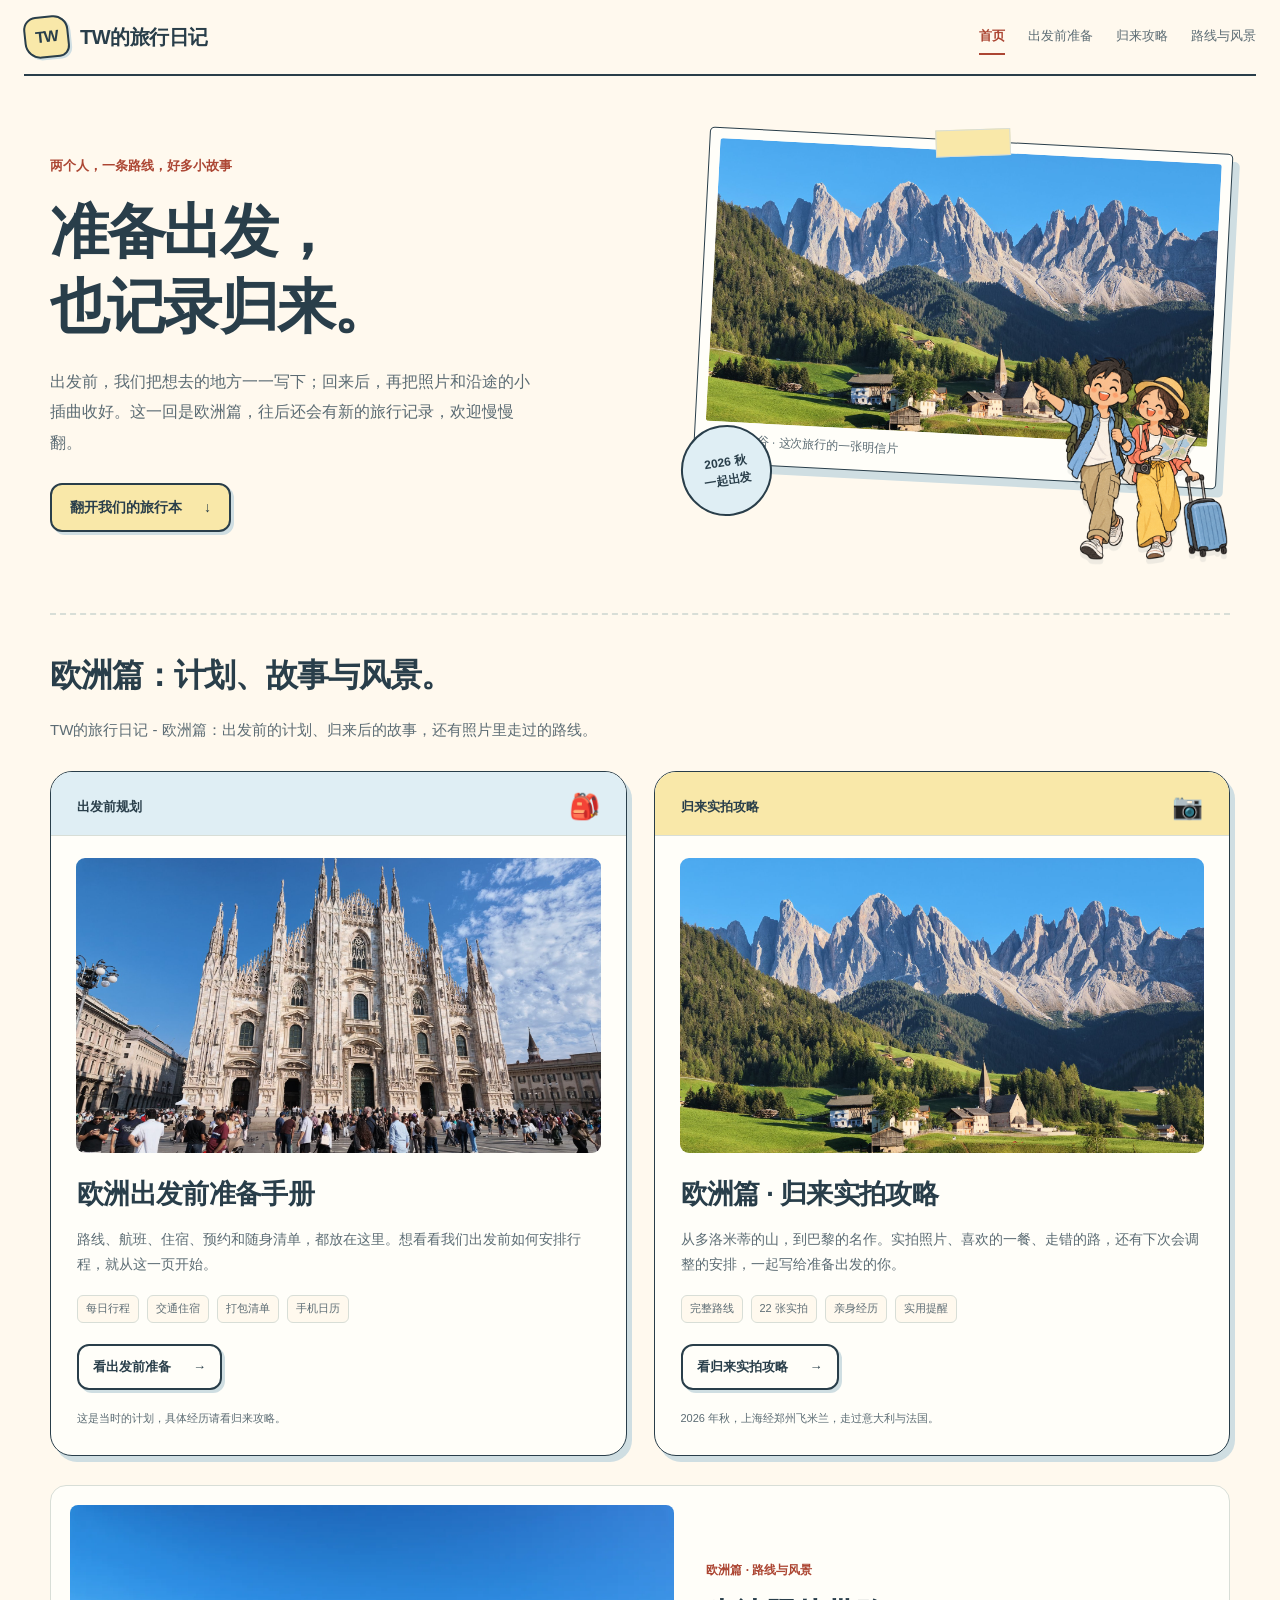
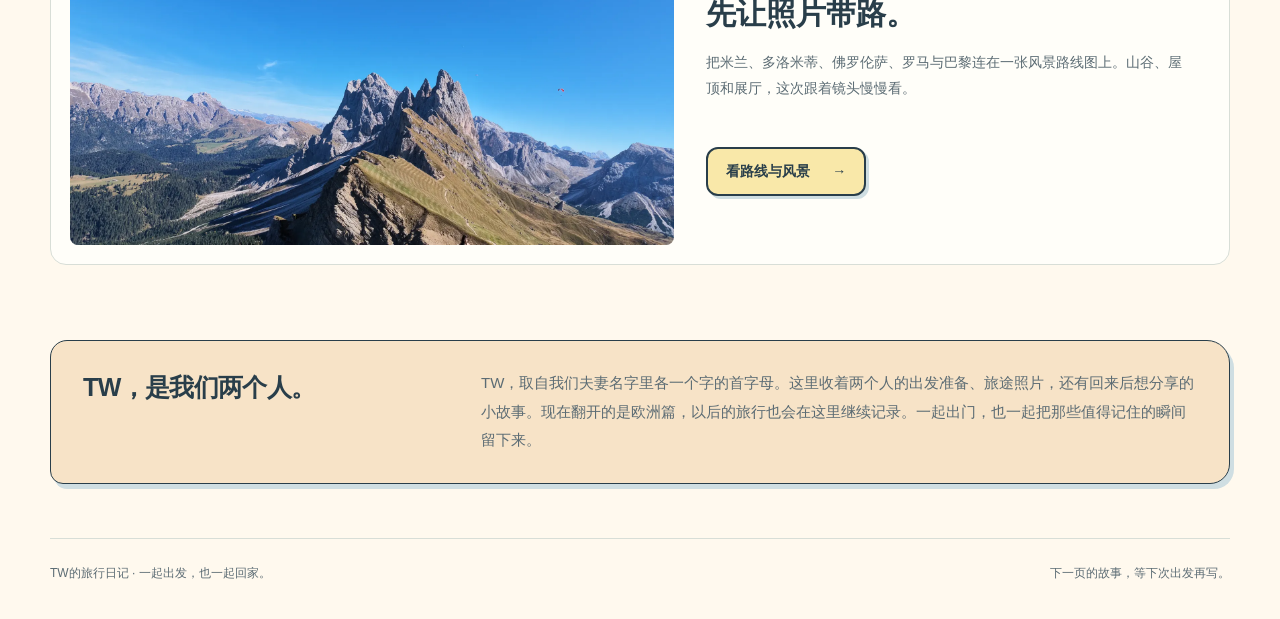
==== commit 4ba7139d: "feat(travel): show the Europe route over our own scenery photographs Add a route and scenery page wi" ====
--- a/public/index.html
+++ b/public/index.html
@@ -6,7 +6,7 @@
 <meta name="description" content="TW的旅行日记：两个人的出发准备、旅途照片与归来故事。从欧洲篇开始，记录出发前准备与归来故事，往后继续收录新的旅行。">
 <meta name="theme-color" content="#fff9ee">
 <meta property="og:title" content="TW的旅行日记｜准备出发，也记录归来">
-<meta property="og:description" content="欧洲篇，两种打开方式。翻翻出发前手册，也看看归来照片与故事；以后还有新的旅行日记。">
+<meta property="og:description" content="欧洲篇，三种打开方式：出发前手册、归来攻略与实拍风景路线。以后还有新的旅行日记。">
 <meta property="og:type" content="website">
 <title>TW的旅行日记｜准备出发，也记录归来</title>
 <link rel="stylesheet" href="site-assets/brand.css?v=europe-reading-1">
@@ -16,16 +16,16 @@
 @media(max-width:700px){.home-shell{width:calc(100% - 36px)}.home-hero{grid-template-columns:1fr;gap:38px;padding:37px 0 40px}.home-hero h1{font-size:41px;line-height:1.3;margin-bottom:20px}.home-hero .intro{font-size:15px;max-width:none}.home-hero .small-label{font-size:12px;margin-bottom:14px}.home-hero .home-link{margin-top:21px}.hero-scrap{padding:0 13px 55px 15px;width:min(460px,100%);margin:auto}.postcard{transform:rotate(2deg);box-shadow:4px 5px 0 var(--tw-shadow);padding:8px 8px 10px}.postcard figcaption{font-size:11px}.mascot{width:175px;right:0;bottom:-19px}.postmark{left:0;bottom:15px}.notebooks{padding:27px 0 35px}.section-heading h2{font-size:27px}.section-heading p{font-size:14px}.notebook-grid{grid-template-columns:1fr;gap:25px}.book-top{padding:18px 20px 15px}.book-visual{padding-top:18px}.book-body{padding:20px 21px 23px}.book-body h3{font-size:25px}.about-note{grid-template-columns:1fr;gap:14px;margin:16px 0 35px;padding:24px}.about-note h2{font-size:23px}.about-note p{font-size:14px}.home-footer{display:block;font-size:11px}.home-footer span{display:block;margin-top:6px}}
 @media(max-width:380px){.home-hero h1{font-size:37px}.book-body h3{font-size:23px}}
 @media print{.mascot,.postmark,.tw-site-nav{display:none}.home-hero{padding:20px 0}.notebook-grid{grid-template-columns:1fr 1fr}.postcard,.notebook,.about-note{box-shadow:none;transform:none}.home-link{box-shadow:none}.notebook,.about-note{break-inside:avoid}}
-</style>
+.scenery-book{display:grid;grid-template-columns:1.2fr 1fr;gap:32px;align-items:center;margin-top:29px;padding:19px;border:1px solid var(--tw-line);border-radius:16px;background:var(--tw-card)}.scenery-cover{display:block;overflow:hidden;border-radius:8px}.scenery-cover img{width:100%;height:auto;display:block}.scenery-book>div{padding:9px 16px 9px 0}.scenery-label{font-size:12px;color:var(--tw-accent);font-weight:650}.scenery-book h3{font-size:30px;line-height:1.4;margin:9px 0 14px}.scenery-book p{font-size:14px;line-height:1.9;color:var(--tw-muted);margin:0 0 20px}@media(max-width:760px){.scenery-book{grid-template-columns:1fr;gap:14px;padding:13px}.scenery-book>div{padding:5px 9px 13px}.scenery-book h3{font-size:27px}.tw-site-nav{gap:16px;font-size:11px}}</style>
 </head>
 <body>
-<header class="tw-site-header"><a class="tw-site-brand" href="./"><span class="tw-mark" aria-hidden="true">TW</span>TW的旅行日记</a><nav class="tw-site-nav" aria-label="网站导航"><a href="./" aria-current="page">首页</a><a href="travel/">出发前准备</a><a href="travel-notes/">归来攻略</a></nav></header>
+<header class="tw-site-header"><a class="tw-site-brand" href="./"><span class="tw-mark" aria-hidden="true">TW</span>TW的旅行日记</a><nav class="tw-site-nav" aria-label="网站导航"><a href="./" aria-current="page">首页</a><a href="travel/">出发前准备</a><a href="travel-notes/">归来攻略</a><a href="europe-scenery/">路线与风景</a></nav></header>
 <main class="home-shell">
 <section class="home-hero" aria-labelledby="welcome"><div><p class="small-label">两个人，一条路线，好多小故事</p><h1 id="welcome"><span>准备出发，</span><span>也记录归来。</span></h1><p class="intro">出发前，我们把想去的地方一一写下；回来后，再把照片和沿途的小插曲收好。这一回是欧洲篇，往后还会有新的旅行记录，欢迎慢慢翻。</p><a class="home-link" href="#notebooks">翻开我们的旅行本 <span aria-hidden="true">↓</span></a></div><div class="hero-scrap"><figure class="postcard"><img src="travel-notes/travel-guide-assets/dolomites-02.jpg" width="1800" height="1012" fetchpriority="high" alt="我们在富内斯山谷拍下的教堂、草坡与多洛米蒂群峰"><figcaption>富内斯山谷 · 这次旅行的一张明信片</figcaption></figure><div class="postmark" aria-hidden="true">2026 秋<br>一起出发</div><img class="mascot" src="site-assets/tw-travelers.png" width="1254" height="1254" alt=""></div></section>
-<section class="notebooks" id="notebooks" aria-labelledby="notebooks-title"><header class="section-heading"><h2 id="notebooks-title">欧洲篇，出发前与归来后。</h2><p>TW的旅行日记 - 欧洲篇：一本装着出发前的计划，一本收着意大利与法国的真实故事。</p></header><div class="notebook-grid">
+<section class="notebooks" id="notebooks" aria-labelledby="notebooks-title"><header class="section-heading"><h2 id="notebooks-title">欧洲篇：计划、故事与风景。</h2><p>TW的旅行日记 - 欧洲篇：出发前的计划、归来后的故事，还有照片里走过的路线。</p></header><div class="notebook-grid">
 <article class="notebook before"><div class="book-top"><span>出发前规划</span><span class="book-icon" aria-hidden="true">🎒</span></div><div class="book-visual"><img src="travel-notes/travel-guide-assets/milan-01.jpg" width="1800" height="1012" alt="米兰大教堂的完整正立面" loading="lazy"></div><div class="book-body"><h3>欧洲出发前准备手册</h3><p>路线、航班、住宿、预约和随身清单，都放在这里。想看看我们出发前如何安排行程，就从这一页开始。</p><div class="book-details" aria-label="手册内容"><span>每日行程</span><span>交通住宿</span><span>打包清单</span><span>手机日历</span></div><a class="home-link" href="travel/">看出发前准备 <span aria-hidden="true">→</span></a><p class="book-note">这是当时的计划，具体经历请看归来攻略。</p></div></article>
 <article class="notebook after"><div class="book-top"><span>归来实拍攻略</span><span class="book-icon" aria-hidden="true">📷</span></div><div class="book-visual"><img src="travel-notes/travel-guide-assets/dolomites-02.jpg" width="1800" height="1012" alt="富内斯山谷教堂与阳光下的山峰" loading="lazy"></div><div class="book-body"><h3>欧洲篇 · 归来实拍攻略</h3><p>从多洛米蒂的山，到巴黎的名作。实拍照片、喜欢的一餐、走错的路，还有下次会调整的安排，一起写给准备出发的你。</p><div class="book-details" aria-label="攻略内容"><span>完整路线</span><span>22 张实拍</span><span>亲身经历</span><span>实用提醒</span></div><a class="home-link" href="travel-notes/">看归来实拍攻略 <span aria-hidden="true">→</span></a><p class="book-note">2026 年秋，上海经郑州飞米兰，走过意大利与法国。</p></div></article>
-</div></section>
+</div><article class="scenery-book"><a class="scenery-cover" href="europe-scenery/" aria-label="打开欧洲篇路线与风景"><img src="europe-scenery/assets/seceda-ridge.webp" width="1800" height="1013" loading="lazy" alt="我们拍下的刀锋山山脊与远处群峰"></a><div><span class="scenery-label">欧洲篇 · 路线与风景</span><h3>先让照片带路。</h3><p>把米兰、多洛米蒂、佛罗伦萨、罗马与巴黎连在一张风景路线图上。山谷、屋顶和展厅，这次跟着镜头慢慢看。</p><a class="home-link" href="europe-scenery/">看路线与风景 <span aria-hidden="true">→</span></a></div></article></section>
 <section class="about-note" aria-labelledby="about-title"><h2 id="about-title">TW，是我们两个人。</h2><p>TW，取自我们夫妻名字里各一个字的首字母。这里收着两个人的出发准备、旅途照片，还有回来后想分享的小故事。现在翻开的是欧洲篇，以后的旅行也会在这里继续记录。一起出门，也一起把那些值得记住的瞬间留下来。</p></section>
 </main>
 <footer class="home-footer home-shell"><span>TW的旅行日记 · 一起出发，也一起回家。</span><span>下一页的故事，等下次出发再写。</span></footer>
